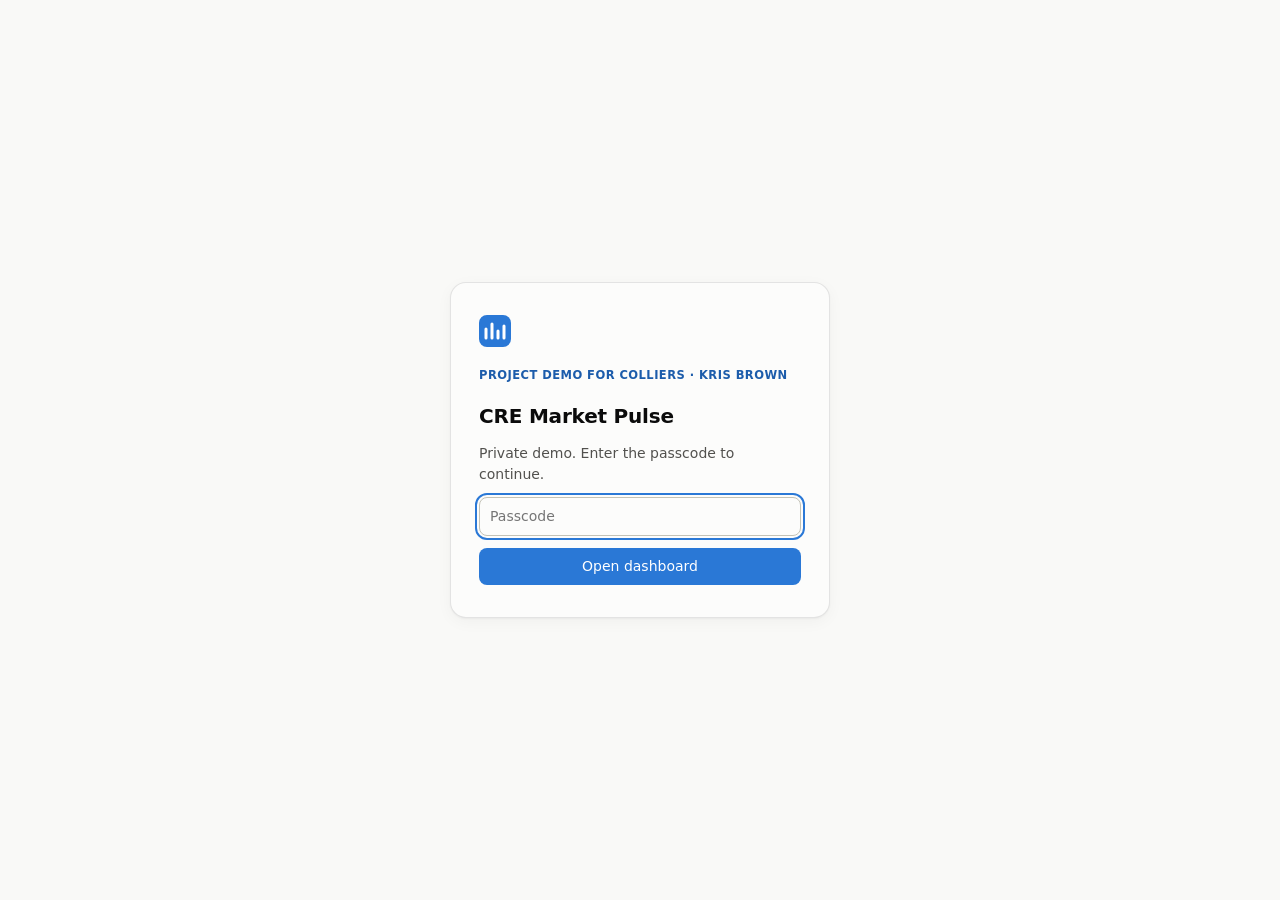
==== Colliersdemo/index.html @ a26c6336 "Publish site from b5bb78a" ====
<!doctype html>
<html lang="en">
<head>
  <meta charset="utf-8">
  <meta name="viewport" content="width=device-width, initial-scale=1">
  <meta name="robots" content="noindex, nofollow, noarchive">
  <title>CRE Market Pulse · Project Demo for Colliers</title>
  <meta name="description" content="AI-assisted commercial real estate market and portfolio analytics demo built on illustrative sample data.">
  <link rel="icon" href="data:image/svg+xml,%3Csvg xmlns='http://www.w3.org/2000/svg' viewBox='0 0 32 32'%3E%3Crect width='32' height='32' rx='7' fill='%232a78d6'/%3E%3Cpath d='M7 23V14M13 23V9M19 23V16M25 23V11' stroke='white' stroke-width='3' stroke-linecap='round'/%3E%3C/svg%3E">
  <link rel="stylesheet" href="assets/styles.css">
  <script src="assets/config.js"></script>
</head>
<body>
  <!-- Passcode screen. Client-side only: it keeps casual visitors out, it is not security. -->
  <div id="gate" class="gate" hidden>
    <form id="gate-form" class="gate-card">
      <div class="brand-mark" aria-hidden="true"></div>
      <p class="eyebrow js-byline">Project Demo for Colliers</p>
      <h1>CRE Market Pulse</h1>
      <p class="muted">Private demo. Enter the passcode to continue.</p>
      <label class="sr-only" for="gate-input">Passcode</label>
      <input id="gate-input" type="password" autocomplete="current-password" placeholder="Passcode" required>
      <button type="submit" class="btn btn-primary">Open dashboard</button>
      <p id="gate-error" class="gate-error" role="alert" hidden>That passcode didn't match. Try again.</p>
    </form>
  </div>

  <div id="app" hidden>
    <header class="topbar">
      <div class="topbar-inner">
        <div class="title-block">
          <div class="brand-mark" aria-hidden="true"></div>
          <div>
            <p class="eyebrow js-byline">Project Demo for Colliers</p>
            <h1>CRE Market Pulse</h1>
            <p class="subtitle" id="subtitle">AI-assisted market and portfolio analytics</p>
          </div>
        </div>
        <nav class="tabs" aria-label="Sections">
          <a href="#market" class="tab">Market</a>
          <a href="#portfolio" class="tab">Portfolio</a>
          <a href="#methodology" class="tab">Methodology</a>
        </nav>
        <button id="theme-toggle" class="icon-btn" type="button" aria-label="Toggle dark mode" title="Toggle dark mode">
          <svg viewBox="0 0 24 24" width="18" height="18" aria-hidden="true"><path fill="currentColor" d="M12 3a9 9 0 1 0 9 9c0-.46-.04-.92-.1-1.36a5.39 5.39 0 0 1-4.4 2.26 5.4 5.4 0 0 1-3.14-9.8c-.44-.06-.9-.1-1.36-.1z"/></svg>
        </button>
      </div>
    </header>

    <div class="notice" role="note">
      <strong>Illustrative sample data.</strong> Every figure here is synthetic, generated to demonstrate the analytics. None of it is real market data.
    </div>

    <main>
      <!-- ============ MARKET ============ -->
      <section id="market" class="section">
        <div class="filters" role="group" aria-label="Filters">
          <div class="field">
            <label for="f-range">Time range</label>
            <select id="f-range">
              <option value="12">Last 3 years</option>
              <option value="20" selected>Last 5 years</option>
              <option value="34">Since 2018</option>
            </select>
          </div>
          <div class="field">
            <label for="f-type">Property type</label>
            <div class="segmented" id="f-type" role="radiogroup" aria-label="Property type"></div>
          </div>
          <div class="field">
            <label for="f-market">Market</label>
            <select id="f-market"></select>
          </div>
          <div class="asof" id="asof"></div>
        </div>

        <div class="kpi-grid" id="kpis"></div>

        <div class="ai-grid">
          <article class="card" id="summary-card">
            <div class="card-head">
              <div>
                <h2>Executive summary</h2>
                <p class="card-sub" id="summary-source">Insight engine (runs in the browser, computed from the data)</p>
              </div>
              <button id="summary-gemini" class="btn btn-ghost" type="button" hidden>Rewrite with Gemini</button>
            </div>
            <div id="summary-body" class="summary"></div>
          </article>

          <article class="card chat-card" aria-labelledby="chat-title">
            <div class="card-head">
              <div>
                <h2 id="chat-title">Ask the data</h2>
                <p class="card-sub" id="chat-mode">Grounded answers from the dashboard dataset</p>
              </div>
              <button id="ai-settings" class="btn btn-ghost" type="button">Connect Gemini</button>
            </div>
            <div id="chat-log" class="chat-log" aria-live="polite"></div>
            <div class="chips" id="chips"></div>
            <form id="chat-form" class="chat-form">
              <label class="sr-only" for="chat-input">Ask a question</label>
              <input id="chat-input" type="text" autocomplete="off" placeholder="e.g. Which market has the highest office vacancy?">
              <button class="btn btn-primary" type="submit">Ask</button>
            </form>
          </article>
        </div>

        <div class="chart-grid">
          <article class="card span-2">
            <div class="card-head">
              <div>
                <h2>Vacancy rate and 4-quarter forecast</h2>
                <p class="card-sub" id="vac-sub"></p>
              </div>
            </div>
            <div class="legend" id="vac-legend"></div>
            <div class="chart" id="chart-vacancy" style="height:300px"></div>
          </article>

          <article class="card">
            <div class="card-head">
              <div>
                <h2>Demand vs. new supply</h2>
                <p class="card-sub">Net absorption and deliveries, sf per quarter</p>
              </div>
            </div>
            <div class="legend" id="sd-legend"></div>
            <div class="chart" id="chart-supply" style="height:260px"></div>
          </article>

          <article class="card">
            <div class="card-head">
              <div>
                <h2>Cap rate vs. 10-year Treasury</h2>
                <p class="card-sub" id="cap-sub"></p>
              </div>
            </div>
            <div class="legend" id="cap-legend"></div>
            <div class="chart" id="chart-cap" style="height:260px"></div>
          </article>

          <article class="card span-2">
            <div class="card-head">
              <div>
                <h2>Market scorecard</h2>
                <p class="card-sub" id="score-sub">Latest quarter. Click a row to focus the dashboard on that market. Click a column header to sort.</p>
              </div>
              <button id="dl-market" class="btn btn-ghost" type="button">Download CSV</button>
            </div>
            <div class="table-wrap">
              <table class="data-table" id="scorecard"></table>
            </div>
          </article>
        </div>
      </section>

      <!-- ============ PORTFOLIO ============ -->
      <section id="portfolio" class="section">
        <div class="section-head">
          <h2 class="section-title">Occupier portfolio: lease rollover risk</h2>
          <p class="muted">A fictional client's 26 leases, scored against current market rents from the dataset above.</p>
        </div>
        <div class="kpi-grid kpi-grid-4" id="pf-kpis"></div>
        <div class="chart-grid">
          <article class="card">
            <div class="card-head">
              <div>
                <h2>Square feet expiring by year</h2>
                <p class="card-sub">Stacked by property type</p>
              </div>
            </div>
            <div class="legend" id="pf-legend"></div>
            <div class="chart" id="chart-expiry" style="height:260px"></div>
          </article>
          <article class="card">
            <div class="card-head">
              <div>
                <h2>Priority actions</h2>
                <p class="card-sub">Leases ranked by an exposure score: size, time to expiry and market conditions</p>
              </div>
            </div>
            <ol class="actions" id="pf-actions"></ol>
          </article>
          <article class="card span-2">
            <div class="card-head">
              <div>
                <h2>Lease schedule</h2>
                <p class="card-sub">Positive mark-to-market means renewal at today's asking rent costs more than the current rent</p>
              </div>
              <button id="dl-portfolio" class="btn btn-ghost" type="button">Download CSV</button>
            </div>
            <div class="table-wrap">
              <table class="data-table" id="leases"></table>
            </div>
          </article>
        </div>
      </section>

      <!-- ============ METHODOLOGY ============ -->
      <section id="methodology" class="section">
        <div class="section-head">
          <h2 class="section-title">Methodology and production architecture</h2>
          <p class="muted">How every number is calculated, and how this prototype would run in production on Google Cloud.</p>
        </div>

        <article class="card">
          <h2>Reference pipeline on Google Cloud</h2>
          <p class="card-sub">The prototype reads a static JSON file. In production, each stage below maps to a managed service.</p>
          <ol class="pipeline">
            <li><span class="step-num">1</span><strong>Ingest</strong><span>Listings, leases, transactions, CoStar/broker feeds, public macro data (FRED, Census)</span><em>Cloud Storage, Dataflow</em></li>
            <li><span class="step-num">2</span><strong>Model</strong><span>Staging, conformed market and property dimensions, quarterly KPI fact tables</span><em>BigQuery, Dataform/dbt</em></li>
            <li><span class="step-num">3</span><strong>Validate</strong><span>Accounting identities (inventory, occupancy, absorption), freshness and anomaly tests</span><em>Dataplex data quality</em></li>
            <li><span class="step-num">4</span><strong>Visualize</strong><span>Governed metric definitions in one semantic layer, embedded dashboards</span><em>Looker, Looker Studio</em></li>
            <li><span class="step-num">5</span><strong>Explain</strong><span>Grounded summaries and Q&amp;A that cite the KPI tables; forecasts</span><em>Gemini on Vertex AI, BigQuery ML</em></li>
          </ol>
        </article>

        <div class="chart-grid">
          <article class="card">
            <h2>KPI definitions</h2>
            <dl class="defs" id="defs"></dl>
          </article>
          <article class="card">
            <h2>Example KPI view in BigQuery SQL</h2>
            <p class="card-sub">The same net absorption and vacancy logic the dashboard uses, written as a warehouse view</p>
            <pre class="code"><code>CREATE OR REPLACE VIEW cre.market_kpis_quarterly AS
SELECT
  market_id,
  property_type,
  quarter,
  inventory_sf,
  vacant_sf / inventory_sf                         AS vacancy_rate,
  occupied_sf - LAG(occupied_sf) OVER w            AS net_absorption_sf,
  deliveries_sf,
  SUM(deliveries_sf) OVER (w ROWS BETWEEN 3 PRECEDING
                              AND CURRENT ROW)     AS deliveries_t4q_sf,
  asking_rent_psf / LAG(asking_rent_psf, 4) OVER w
    - 1                                            AS rent_growth_yoy,
  cap_rate - t.yield_10y                           AS cap_spread
FROM cre.market_quarter_facts
JOIN macro.treasury_10y_quarterly AS t USING (quarter)
WINDOW w AS (PARTITION BY market_id, property_type
             ORDER BY quarter);</code></pre>
            <h3>How the AI features stay trustworthy</h3>
            <ul class="bullets">
              <li>Every number in a summary is computed first, then put into words. The model never does the arithmetic.</li>
              <li>The Gemini prompt contains only the current KPI table, and the model is told to say when an answer isn't in it.</li>
              <li>The forecast is a damped Holt trend model with an error band. It is a transparent baseline, not a black box.</li>
              <li>Anomalies are flagged when a quarter's vacancy change is more than 2.5 standard deviations from that market's own history.</li>
            </ul>
          </article>
        </div>
      </section>
    </main>

    <footer class="footer">
      <span id="footer-author">Independent project demo. Not affiliated with or endorsed by Colliers.</span>
      <span>Sample data generated by <code>scripts/generate_sample_data.py</code>.</span>
    </footer>
  </div>

  <dialog id="ai-dialog" class="dialog">
    <form method="dialog" id="ai-dialog-form">
      <h2>Connect Gemini (optional)</h2>
      <p class="muted">Paste a Gemini API key from Google AI Studio to have Gemini answer questions and write summaries. The key is stored only in this browser and sent only to Google's API. Without a key, the built-in insight engine answers.</p>
      <label for="ai-key">API key</label>
      <input id="ai-key" type="password" autocomplete="off" placeholder="AIza…">
      <label for="ai-model">Model</label>
      <input id="ai-model" type="text" autocomplete="off">
      <div class="dialog-actions">
        <button type="button" class="btn btn-ghost" id="ai-clear">Disconnect</button>
        <button type="button" class="btn btn-ghost" id="ai-cancel">Cancel</button>
        <button type="submit" class="btn btn-primary" id="ai-save">Save</button>
      </div>
    </form>
  </dialog>

  <div id="tooltip" class="tooltip" role="tooltip" hidden></div>

  <noscript><p style="padding:24px">This dashboard needs JavaScript.</p></noscript>
  <script src="assets/charts.js"></script>
  <script src="assets/analytics.js"></script>
  <script src="assets/assistant.js"></script>
  <script src="assets/app.js"></script>
</body>
</html>
---- Colliersdemo/assets/styles.css ----
:root {
  color-scheme: light;
  --page: #f9f9f7;
  --surface-1: #fcfcfb;
  --surface-2: #f3f3f0;
  --text-primary: #0b0b0b;
  --text-secondary: #52514e;
  --text-muted: #898781;
  --grid: #e1e0d9;
  --axis: #c3c2b7;
  --border: rgba(11, 11, 11, 0.10);
  --accent: #2a78d6;
  --accent-ink: #1c5cab;
  --accent-wash: rgba(42, 120, 214, 0.10);
  --series-1: #2a78d6;
  --series-2: #eb6834;
  --series-3: #1baf7a;
  --benchmark: #898781;
  --good-text: #006300;
  --bad-text: #b42f2f;
  --status-good: #0ca30c;
  --status-warning: #fab219;
  --status-serious: #ec835a;
  --status-critical: #d03b3b;
  --shadow: 0 1px 2px rgba(11, 11, 11, 0.04), 0 4px 16px rgba(11, 11, 11, 0.04);
  --radius: 12px;
  --font: system-ui, -apple-system, "Segoe UI", Roboto, sans-serif;
  --mono: ui-monospace, SFMono-Regular, Menlo, Consolas, monospace;
}

@media (prefers-color-scheme: dark) {
  :root:not([data-theme="light"]) {
    color-scheme: dark;
    --page: #0d0d0d;
    --surface-1: #1a1a19;
    --surface-2: #232321;
    --text-primary: #f0efec;
    --text-secondary: #c3c2b7;
    --text-muted: #898781;
    --grid: #2c2c2a;
    --axis: #383835;
    --border: rgba(255, 255, 255, 0.10);
    --accent: #3987e5;
    --accent-ink: #86b6ef;
    --accent-wash: rgba(57, 135, 229, 0.16);
    --series-1: #3987e5;
    --series-2: #d95926;
    --series-3: #199e70;
    --benchmark: #898781;
    --good-text: #0ca30c;
    --bad-text: #e66767;
    --shadow: none;
  }
}
:root[data-theme="dark"] {
  color-scheme: dark;
  --page: #0d0d0d;
  --surface-1: #1a1a19;
  --surface-2: #232321;
  --text-primary: #f0efec;
  --text-secondary: #c3c2b7;
  --text-muted: #898781;
  --grid: #2c2c2a;
  --axis: #383835;
  --border: rgba(255, 255, 255, 0.10);
  --accent: #3987e5;
  --accent-ink: #86b6ef;
  --accent-wash: rgba(57, 135, 229, 0.16);
  --series-1: #3987e5;
  --series-2: #d95926;
  --series-3: #199e70;
  --benchmark: #898781;
  --good-text: #0ca30c;
  --bad-text: #e66767;
  --shadow: none;
}

* { box-sizing: border-box; }
html { scroll-behavior: smooth; scroll-padding-top: 76px; }
body {
  margin: 0;
  background: var(--page);
  color: var(--text-primary);
  font: 14px/1.5 var(--font);
  -webkit-font-smoothing: antialiased;
}
h1, h2, h3 { margin: 0; font-weight: 600; letter-spacing: -0.01em; }
h2 { font-size: 15px; }
h3 { font-size: 14px; margin-top: 18px; }
p { margin: 0; }
code { font-family: var(--mono); font-size: 12px; }
.muted { color: var(--text-secondary); }
.sr-only { position: absolute; width: 1px; height: 1px; overflow: hidden; clip: rect(0 0 0 0); white-space: nowrap; }
[hidden] { display: none !important; }

/* ---------- gate ---------- */
.gate { min-height: 100vh; display: grid; place-items: center; padding: 16px; }
.gate-card {
  width: min(380px, 100%);
  background: var(--surface-1);
  border: 1px solid var(--border);
  border-radius: 16px;
  padding: 32px 28px;
  display: grid;
  gap: 12px;
  box-shadow: var(--shadow);
}
.gate-card h1 { font-size: 20px; margin-top: 4px; }
.gate-error { color: var(--bad-text); font-size: 13px; }
.brand-mark {
  width: 32px; height: 32px; border-radius: 8px; flex: none;
  background: var(--accent) url("data:image/svg+xml,%3Csvg xmlns='http://www.w3.org/2000/svg' viewBox='0 0 32 32'%3E%3Cpath d='M7 23V14M13 23V9M19 23V16M25 23V11' stroke='white' stroke-width='3' stroke-linecap='round'/%3E%3C/svg%3E") center / 100% no-repeat;
}

/* ---------- controls ---------- */
input[type="text"], input[type="password"], select {
  font: inherit;
  color: var(--text-primary);
  background: var(--surface-1);
  border: 1px solid var(--axis);
  border-radius: 8px;
  padding: 8px 10px;
  min-height: 36px;
  width: 100%;
}
select { padding-right: 28px; }
input:focus-visible, select:focus-visible, button:focus-visible, a:focus-visible, tr:focus-visible {
  outline: 2px solid var(--accent);
  outline-offset: 2px;
}
.btn {
  font: inherit; font-weight: 500;
  border-radius: 8px; padding: 7px 14px; min-height: 36px;
  border: 1px solid transparent; cursor: pointer; white-space: nowrap;
}
.btn-primary { background: var(--accent); color: #fff; }
.btn-primary:hover { filter: brightness(1.08); }
.btn-ghost { background: transparent; color: var(--text-primary); border-color: var(--border); }
.btn-ghost:hover { background: var(--surface-2); }
.icon-btn {
  display: grid; place-items: center; width: 36px; height: 36px; border-radius: 8px;
  border: 1px solid var(--border); background: transparent; color: var(--text-secondary); cursor: pointer;
}
.icon-btn:hover { background: var(--surface-2); }

/* ---------- layout ---------- */
.topbar {
  position: sticky; top: 0; z-index: 20;
  background: color-mix(in srgb, var(--page) 88%, transparent);
  backdrop-filter: saturate(1.4) blur(10px);
  border-bottom: 1px solid var(--border);
}
.topbar-inner {
  max-width: 1240px; margin: 0 auto; padding: 12px 24px;
  display: flex; align-items: center; gap: 20px;
}
.title-block { display: flex; align-items: center; gap: 12px; margin-right: auto; min-width: 0; }
.title-block h1 { font-size: 17px; }
.subtitle { color: var(--text-secondary); font-size: 12.5px; }
.eyebrow { color: var(--accent-ink); font-size: 11.5px; font-weight: 600; letter-spacing: 0.04em; text-transform: uppercase; }
.gate-card .eyebrow { margin-top: 8px; }
.tabs { display: flex; gap: 4px; }
.tab { color: var(--text-secondary); text-decoration: none; padding: 6px 10px; border-radius: 8px; font-weight: 500; }
.tab:hover { background: var(--surface-2); color: var(--text-primary); }

.notice {
  max-width: 1240px; margin: 16px auto 0; padding: 10px 14px;
  border-radius: 10px; background: var(--accent-wash); color: var(--text-primary); font-size: 13px;
  width: calc(100% - 48px);
}
main { max-width: 1240px; margin: 0 auto; padding: 8px 24px 40px; }
.section { padding-top: 20px; }
.section + .section { margin-top: 28px; border-top: 1px solid var(--border); padding-top: 32px; }
.section-head { margin-bottom: 16px; }
.section-title { font-size: 20px; margin-bottom: 4px; }

.filters { display: flex; flex-wrap: wrap; align-items: flex-end; gap: 12px 16px; margin-bottom: 16px; }
.field { display: grid; gap: 4px; }
.field > label { font-size: 12px; color: var(--text-secondary); font-weight: 500; }
.field select { width: auto; min-width: 170px; }
.asof { margin-left: auto; color: var(--text-muted); font-size: 12.5px; padding-bottom: 8px; }
.segmented { display: inline-flex; background: var(--surface-2); border-radius: 9px; padding: 3px; gap: 2px; }
.segmented button {
  font: inherit; font-weight: 500; border: 0; background: transparent; color: var(--text-secondary);
  padding: 5px 12px; border-radius: 7px; cursor: pointer; min-height: 30px;
}
.segmented button[aria-checked="true"] { background: var(--surface-1); color: var(--text-primary); box-shadow: 0 1px 2px rgba(0,0,0,.12); }

.card {
  background: var(--surface-1);
  border: 1px solid var(--border);
  border-radius: var(--radius);
  padding: 18px 20px;
  box-shadow: var(--shadow);
  min-width: 0;
}
.card-head { display: flex; align-items: flex-start; justify-content: space-between; gap: 12px; margin-bottom: 12px; }
.card-sub { color: var(--text-secondary); font-size: 12.5px; margin-top: 2px; }

/* ---------- KPI tiles ---------- */
.kpi-grid { display: grid; grid-template-columns: repeat(6, minmax(0, 1fr)); gap: 12px; margin-bottom: 16px; }
.kpi-grid-4 { grid-template-columns: repeat(4, minmax(0, 1fr)); }
.kpi { padding: 14px 16px; display: grid; gap: 2px; align-content: start; }
.kpi-label { color: var(--text-secondary); font-size: 12.5px; font-weight: 500; }
.kpi-value { font-size: 24px; font-weight: 600; letter-spacing: -0.02em; }
.kpi.hero .kpi-value { font-size: 40px; line-height: 1.1; }
.kpi-delta { font-size: 12.5px; color: var(--text-secondary); display: flex; gap: 4px; align-items: baseline; flex-wrap: wrap; }
.kpi-delta .up-good, .delta-good { color: var(--good-text); font-weight: 600; }
.kpi-delta .up-bad, .delta-bad { color: var(--bad-text); font-weight: 600; }
.kpi-delta .flat { font-weight: 600; }
.kpi svg.spark { width: 100%; height: 28px; margin-top: 6px; display: block; }
.kpi .kpi-note { color: var(--text-muted); font-size: 12px; }

/* ---------- AI ---------- */
.ai-grid { display: grid; grid-template-columns: minmax(0, 1fr) minmax(0, 1fr); gap: 16px; margin-bottom: 16px; }
.summary { display: grid; gap: 10px; }
.summary .headline { font-size: 16px; font-weight: 600; line-height: 1.4; }
.summary ul { margin: 0; padding-left: 18px; display: grid; gap: 6px; color: var(--text-primary); }
.summary .reco {
  border-left: 3px solid var(--accent); padding: 8px 12px; background: var(--accent-wash);
  border-radius: 0 8px 8px 0; font-size: 13.5px;
}
.summary.loading { opacity: .55; }
.chat-card { display: flex; flex-direction: column; }
.chat-log {
  flex: 1; min-height: 170px; max-height: 300px; overflow-y: auto;
  display: flex; flex-direction: column; gap: 10px; padding: 4px 2px 8px;
}
.msg { max-width: 92%; padding: 9px 12px; border-radius: 12px; font-size: 13.5px; line-height: 1.5; }
.msg.user { align-self: flex-end; background: var(--accent); color: #fff; border-bottom-right-radius: 4px; }
.msg.bot { align-self: flex-start; background: var(--surface-2); border-bottom-left-radius: 4px; }
.msg.bot ul { margin: 6px 0 0; padding-left: 18px; }
.msg .src { display: block; margin-top: 6px; font-size: 11.5px; color: var(--text-muted); }
.msg.thinking { color: var(--text-muted); font-style: italic; }
.chips { display: flex; flex-wrap: wrap; gap: 6px; margin: 6px 0 10px; }
.chip {
  font: inherit; font-size: 12.5px; border: 1px solid var(--border); background: var(--surface-1);
  color: var(--text-secondary); border-radius: 999px; padding: 4px 10px; cursor: pointer;
}
.chip:hover { background: var(--accent-wash); color: var(--text-primary); }
.chat-form { display: flex; gap: 8px; }

/* ---------- charts ---------- */
.chart-grid { display: grid; grid-template-columns: repeat(2, minmax(0, 1fr)); gap: 16px; margin-bottom: 16px; }
.span-2 { grid-column: span 2; }
.chart { position: relative; width: 100%; }
.chart svg { display: block; overflow: visible; }
.chart.refreshing { opacity: .5; }
.legend { display: flex; flex-wrap: wrap; gap: 6px 16px; margin: -4px 0 8px; font-size: 12.5px; color: var(--text-secondary); }
.legend span { display: inline-flex; align-items: center; gap: 6px; }
.legend .key-line { width: 16px; height: 0; border-top: 2px solid; border-radius: 2px; }
.legend .key-line.dashed { border-top-color: transparent !important; height: 2px; background: repeating-linear-gradient(90deg, var(--dash) 0 5px, transparent 5px 8px); }
.legend .key-rect { width: 10px; height: 10px; border-radius: 3px; }
.legend .key-band { width: 16px; height: 10px; border-radius: 3px; }
.axis-text { fill: var(--text-muted); font-size: 11px; font-variant-numeric: tabular-nums; }
.end-label { fill: var(--text-primary); font-size: 12px; font-weight: 600; }
.end-label-sub { fill: var(--text-secondary); font-size: 11px; }
.gridline { stroke: var(--grid); stroke-width: 1; shape-rendering: crispEdges; }
.baseline { stroke: var(--axis); stroke-width: 1; shape-rendering: crispEdges; }
.crosshair { stroke: var(--axis); stroke-width: 1; pointer-events: none; }
.bar { transition: opacity .12s; }
.bar-hit:hover + .bar, .bar.hover { opacity: .78; }

.tooltip {
  position: fixed; z-index: 50; pointer-events: none;
  background: var(--surface-1); color: var(--text-primary);
  border: 1px solid var(--border); border-radius: 10px;
  box-shadow: 0 6px 24px rgba(0,0,0,.14);
  padding: 8px 10px; font-size: 12.5px; min-width: 140px;
}
.tooltip .tt-title { color: var(--text-secondary); font-size: 11.5px; margin-bottom: 4px; }
.tooltip .tt-row { display: flex; align-items: center; gap: 8px; justify-content: space-between; }
.tooltip .tt-row + .tt-row { margin-top: 2px; }
.tooltip .tt-key { display: inline-flex; align-items: center; gap: 6px; color: var(--text-secondary); }
.tooltip .tt-key i { width: 12px; border-top: 2px solid; display: inline-block; }
.tooltip .tt-key i.dashed { border-top-style: dashed; }
.tooltip .tt-val { font-weight: 600; font-variant-numeric: tabular-nums; }

/* ---------- tables ---------- */
.table-wrap { overflow-x: auto; margin: 0 -4px; }
.data-table { width: 100%; border-collapse: collapse; font-size: 13px; }
.data-table th, .data-table td { padding: 8px 10px; text-align: right; white-space: nowrap; border-bottom: 1px solid var(--grid); }
.data-table th:first-child, .data-table td:first-child { text-align: left; }
.data-table td.left, .data-table th.left { text-align: left; }
.data-table th { color: var(--text-secondary); font-weight: 500; font-size: 12px; position: sticky; top: 0; background: var(--surface-1); }
.data-table th.sortable { cursor: pointer; user-select: none; }
.data-table th.sortable:hover { color: var(--text-primary); }
.data-table th .arrow { font-size: 10px; margin-left: 3px; }
.data-table td { font-variant-numeric: tabular-nums; }
.data-table tbody tr { cursor: default; }
.data-table.clickable tbody tr { cursor: pointer; }
.data-table.clickable tbody tr:hover { background: var(--surface-2); }
.data-table tr.selected { background: var(--accent-wash) !important; }
.data-table tr.selected td:first-child { box-shadow: inset 3px 0 0 var(--accent); }
.minibar { display: inline-flex; align-items: center; gap: 8px; justify-content: flex-end; width: 100%; }
.minibar .track { width: 64px; height: 6px; background: var(--grid); border-radius: 3px; overflow: hidden; }
.minibar .fill { height: 100%; background: var(--series-1); border-radius: 3px; }
.badge {
  display: inline-flex; align-items: center; gap: 5px; font-size: 12px; font-weight: 500;
  padding: 2px 8px; border-radius: 999px; background: var(--surface-2); color: var(--text-primary);
}
.badge .dot { width: 8px; height: 8px; border-radius: 50%; }
.badge.critical .dot { background: var(--status-critical); }
.badge.serious .dot { background: var(--status-serious); }
.badge.warning .dot { background: var(--status-warning); }
.badge.good .dot { background: var(--status-good); }
.badge.neutral { color: var(--text-muted); }

/* ---------- portfolio ---------- */
.actions { margin: 0; padding: 0; list-style: none; display: grid; gap: 10px; counter-reset: a; }
.actions li { display: grid; grid-template-columns: 28px 1fr; gap: 10px; align-items: start; counter-increment: a; }
.actions li::before {
  content: counter(a); width: 24px; height: 24px; border-radius: 50%; display: grid; place-items: center;
  background: var(--accent-wash); color: var(--accent-ink); font-weight: 600; font-size: 12px;
}
.actions .a-title { font-weight: 600; }
.actions .a-body { color: var(--text-secondary); font-size: 13px; }

/* ---------- methodology ---------- */
.pipeline { list-style: none; margin: 14px 0 0; padding: 0; display: grid; grid-template-columns: repeat(5, minmax(0, 1fr)); gap: 10px; }
.pipeline li {
  position: relative; display: grid; gap: 4px; align-content: start;
  background: var(--surface-2); border-radius: 10px; padding: 12px; font-size: 12.5px;
}
.pipeline li:not(:last-child)::after {
  content: ""; position: absolute; right: -8px; top: 22px; width: 6px; height: 6px;
  border-top: 1.5px solid var(--text-muted); border-right: 1.5px solid var(--text-muted); transform: rotate(45deg);
}
.pipeline .step-num { color: var(--accent-ink); font-weight: 700; font-size: 12px; }
.pipeline strong { font-size: 14px; }
.pipeline span:not(.step-num) { color: var(--text-secondary); }
.pipeline em { font-style: normal; color: var(--text-primary); font-weight: 500; margin-top: 4px; }
#methodology > .card { margin-bottom: 16px; }
.defs { margin: 12px 0 0; display: grid; gap: 12px; }
.defs dt { font-weight: 600; }
.defs dd { margin: 2px 0 0; color: var(--text-secondary); font-size: 13px; }
.defs dd code { color: var(--text-primary); background: var(--surface-2); padding: 1px 5px; border-radius: 4px; }
.code {
  background: var(--surface-2); border-radius: 10px; padding: 12px 14px; overflow-x: auto;
  font-size: 12px; line-height: 1.55; margin: 12px 0 0;
}
.bullets { margin: 8px 0 0; padding-left: 18px; display: grid; gap: 6px; color: var(--text-secondary); font-size: 13px; }

.footer {
  max-width: 1240px; margin: 0 auto; padding: 16px 24px 40px; color: var(--text-muted); font-size: 12.5px;
  display: flex; gap: 16px; flex-wrap: wrap; justify-content: space-between;
}

/* ---------- dialog ---------- */
.dialog {
  border: 1px solid var(--border); border-radius: 14px; padding: 22px; width: min(460px, calc(100% - 32px));
  background: var(--surface-1); color: var(--text-primary); box-shadow: 0 20px 60px rgba(0,0,0,.25);
}
.dialog::backdrop { background: rgba(0,0,0,.35); }
.dialog form { display: grid; gap: 8px; }
.dialog label { font-size: 12px; font-weight: 500; color: var(--text-secondary); margin-top: 6px; }
.dialog-actions { display: flex; justify-content: flex-end; gap: 8px; margin-top: 12px; }

/* ---------- responsive ---------- */
@media (max-width: 1100px) {
  .kpi-grid { grid-template-columns: repeat(3, minmax(0, 1fr)); }
  .pipeline { grid-template-columns: repeat(2, minmax(0, 1fr)); }
  .pipeline li::after { display: none; }
}
@media (max-width: 860px) {
  .ai-grid, .chart-grid { grid-template-columns: minmax(0, 1fr); }
  .span-2 { grid-column: auto; }
  .kpi-grid-4 { grid-template-columns: repeat(2, minmax(0, 1fr)); }
  .tabs { display: none; }
}
@media (max-width: 560px) {
  .topbar-inner, main, .footer { padding-left: 16px; padding-right: 16px; }
  .notice { width: calc(100% - 32px); }
  .topbar .eyebrow { text-transform: none; letter-spacing: 0; white-space: nowrap; }
  .title-block { align-items: flex-start; }
  .kpi-grid { grid-template-columns: repeat(2, minmax(0, 1fr)); }
  .kpi.hero { grid-column: span 2; }
  .field, .field select { width: 100%; }
  .asof { margin-left: 0; }
  .pipeline { grid-template-columns: minmax(0, 1fr); }
  .chat-form .btn { padding: 7px 12px; }
}
@media print {
  .topbar, .chat-card, .notice { position: static; }
}
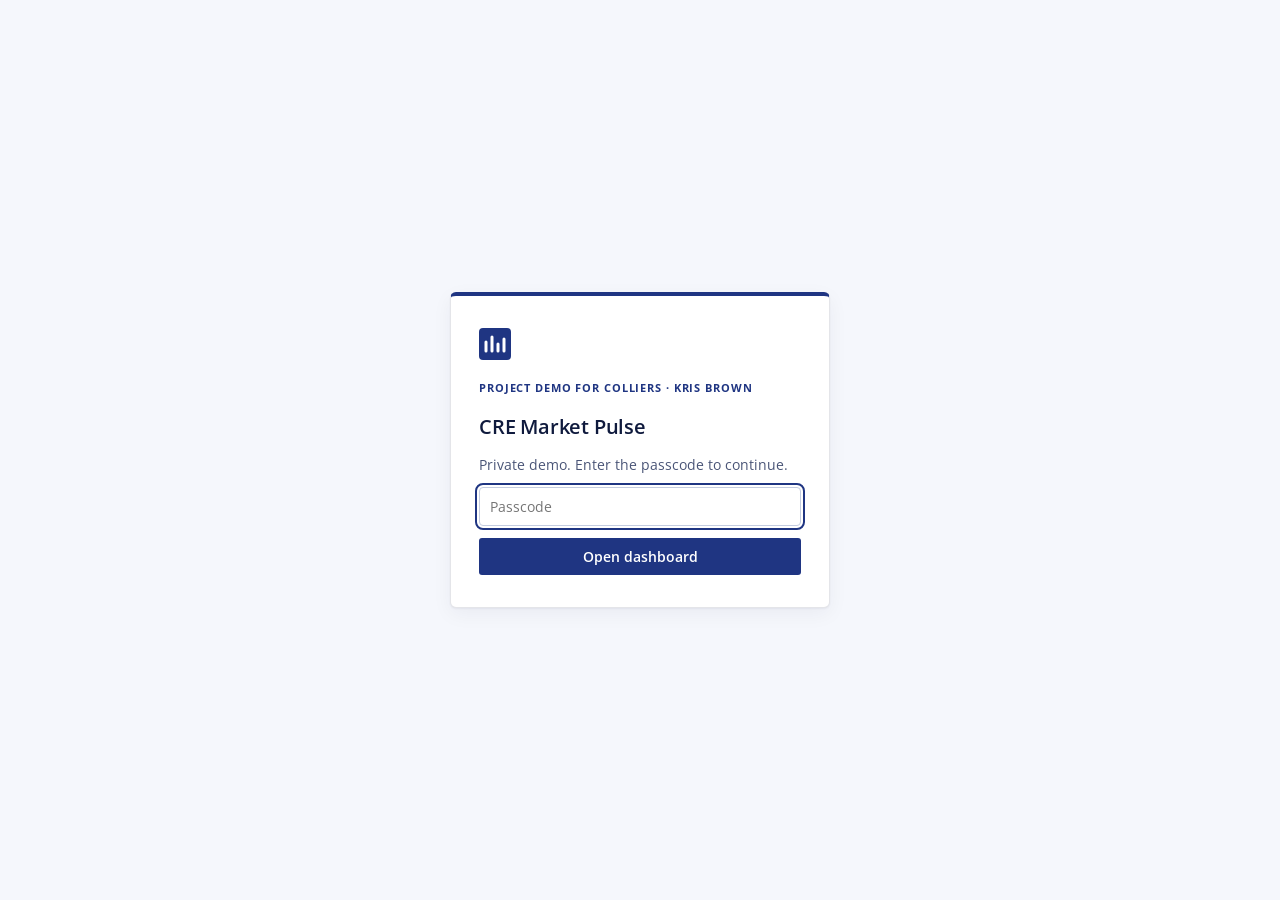
==== commit 8ee2a3ff: "Publish site from 847eb4c" ====
--- a/Colliersdemo/index.html
+++ b/Colliersdemo/index.html
@@ -7,6 +7,9 @@
   <title>CRE Market Pulse · Project Demo for Colliers</title>
   <meta name="description" content="AI-assisted commercial real estate market and portfolio analytics demo built on illustrative sample data.">
   <link rel="icon" href="data:image/svg+xml,%3Csvg xmlns='http://www.w3.org/2000/svg' viewBox='0 0 32 32'%3E%3Crect width='32' height='32' rx='7' fill='%232a78d6'/%3E%3Cpath d='M7 23V14M13 23V9M19 23V16M25 23V11' stroke='white' stroke-width='3' stroke-linecap='round'/%3E%3C/svg%3E">
+  <link rel="preconnect" href="https://fonts.googleapis.com">
+  <link rel="preconnect" href="https://fonts.gstatic.com" crossorigin>
+  <link rel="stylesheet" href="https://fonts.googleapis.com/css2?family=Open+Sans:wght@300;400;500;600;700&display=swap">
   <link rel="stylesheet" href="assets/styles.css">
   <script src="assets/config.js"></script>
 </head>
@@ -33,7 +36,6 @@
           <div>
             <p class="eyebrow js-byline">Project Demo for Colliers</p>
             <h1>CRE Market Pulse</h1>
-            <p class="subtitle" id="subtitle">AI-assisted market and portfolio analytics</p>
           </div>
         </div>
         <nav class="tabs" aria-label="Sections">
@@ -47,13 +49,35 @@
       </div>
     </header>
 
-    <div class="notice" role="note">
-      <strong>Illustrative sample data.</strong> Every figure here is synthetic, generated to demonstrate the analytics. None of it is real market data.
+    <section class="hero" aria-labelledby="hero-title">
+      <div class="hero-inner">
+        <div>
+          <p class="hero-eyebrow">AI-assisted analytics · Project demo</p>
+          <h2 class="hero-title" id="hero-title">Market and portfolio intelligence for commercial real estate</h2>
+          <p class="hero-lead">Ten US markets, three property types and a sample occupier portfolio, with forecasts, anomaly detection and an assistant that answers questions in plain English.</p>
+          <a class="hero-link" href="#market">Explore the market <span aria-hidden="true"></span></a>
+          <p id="subtitle"></p>
+        </div>
+        <div class="hero-stats-wrap">
+          <p class="hs-caption" id="hs-caption"></p>
+          <div class="hero-stats" id="hero-stats"></div>
+        </div>
+      </div>
+    </section>
+
+    <div class="ticker" role="note" aria-label="Highlights">
+      <div class="ticker-inner" id="ticker">
+        <span class="ticker-item"><b>Sample data</b>Every figure here is synthetic, generated to demonstrate the analytics. None of it is real market data.</span>
+      </div>
     </div>
 
     <main>
       <!-- ============ MARKET ============ -->
       <section id="market" class="section">
+        <div class="section-head">
+          <p class="eyebrow section-eyebrow">Market</p>
+          <h2 class="section-title">Market dashboard</h2>
+        </div>
         <div class="filters" role="group" aria-label="Filters">
           <div class="field">
             <label for="f-range">Time range</label>
@@ -158,6 +182,7 @@
       <!-- ============ PORTFOLIO ============ -->
       <section id="portfolio" class="section">
         <div class="section-head">
+          <p class="eyebrow section-eyebrow">Portfolio</p>
           <h2 class="section-title">Occupier portfolio: lease rollover risk</h2>
           <p class="muted">A fictional client's 26 leases, scored against current market rents from the dataset above.</p>
         </div>
@@ -200,6 +225,7 @@
       <!-- ============ METHODOLOGY ============ -->
       <section id="methodology" class="section">
         <div class="section-head">
+          <p class="eyebrow section-eyebrow">Methodology</p>
           <h2 class="section-title">Methodology and production architecture</h2>
           <p class="muted">How every number is calculated, and how this prototype would run in production on Google Cloud.</p>
         </div>
--- a/Colliersdemo/assets/styles.css
+++ b/Colliersdemo/assets/styles.css
@@ -1,52 +1,56 @@
 :root {
   color-scheme: light;
-  --page: #f9f9f7;
-  --surface-1: #fcfcfb;
-  --surface-2: #f3f3f0;
-  --text-primary: #0b0b0b;
-  --text-secondary: #52514e;
-  --text-muted: #898781;
-  --grid: #e1e0d9;
-  --axis: #c3c2b7;
-  --border: rgba(11, 11, 11, 0.10);
-  --accent: #2a78d6;
-  --accent-ink: #1c5cab;
-  --accent-wash: rgba(42, 120, 214, 0.10);
-  --series-1: #2a78d6;
-  --series-2: #eb6834;
-  --series-3: #1baf7a;
-  --benchmark: #898781;
+  --page: #f5f7fc;
+  --surface-1: #ffffff;
+  --surface-2: #eef2fb;
+  --text-primary: #0f1a3d;
+  --text-secondary: #4a5577;
+  --text-muted: #7c86a2;
+  --grid: #e3e8f3;
+  --axis: #c4cce0;
+  --border: rgba(15, 26, 61, 0.11);
+  --navy: #1f3582;
+  --navy-deep: #172866;
+  --accent: #1f3582;
+  --accent-ink: #1f3582;
+  --accent-wash: #e8eefc;
+  --series-1: #2563c9;
+  --series-2: #e07a1f;
+  --series-3: #1a9e8f;
+  --benchmark: #7c86a2;
   --good-text: #006300;
   --bad-text: #b42f2f;
   --status-good: #0ca30c;
   --status-warning: #fab219;
   --status-serious: #ec835a;
   --status-critical: #d03b3b;
-  --shadow: 0 1px 2px rgba(11, 11, 11, 0.04), 0 4px 16px rgba(11, 11, 11, 0.04);
-  --radius: 12px;
-  --font: system-ui, -apple-system, "Segoe UI", Roboto, sans-serif;
+  --shadow: 0 1px 2px rgba(15, 26, 61, 0.05), 0 6px 20px rgba(15, 26, 61, 0.05);
+  --radius: 6px;
+  --font: "Open Sans", system-ui, -apple-system, "Segoe UI", Roboto, sans-serif;
   --mono: ui-monospace, SFMono-Regular, Menlo, Consolas, monospace;
 }
 
 @media (prefers-color-scheme: dark) {
   :root:not([data-theme="light"]) {
     color-scheme: dark;
-    --page: #0d0d0d;
-    --surface-1: #1a1a19;
-    --surface-2: #232321;
-    --text-primary: #f0efec;
-    --text-secondary: #c3c2b7;
-    --text-muted: #898781;
-    --grid: #2c2c2a;
-    --axis: #383835;
+    --page: #070d1f;
+    --surface-1: #0e1730;
+    --surface-2: #16213f;
+    --text-primary: #eef2fb;
+    --text-secondary: #b5bfd8;
+    --text-muted: #7f8aa6;
+    --grid: #1e2a4a;
+    --axis: #2c3a5f;
     --border: rgba(255, 255, 255, 0.10);
-    --accent: #3987e5;
-    --accent-ink: #86b6ef;
-    --accent-wash: rgba(57, 135, 229, 0.16);
-    --series-1: #3987e5;
-    --series-2: #d95926;
-    --series-3: #199e70;
-    --benchmark: #898781;
+    --navy: #1f3582;
+    --navy-deep: #142463;
+    --accent: #3655c9;
+    --accent-ink: #9db4ff;
+    --accent-wash: rgba(110, 145, 255, 0.14);
+    --series-1: #4f8ff0;
+    --series-2: #d9762a;
+    --series-3: #23a898;
+    --benchmark: #7f8aa6;
     --good-text: #0ca30c;
     --bad-text: #e66767;
     --shadow: none;
@@ -54,22 +58,24 @@
 }
 :root[data-theme="dark"] {
   color-scheme: dark;
-  --page: #0d0d0d;
-  --surface-1: #1a1a19;
-  --surface-2: #232321;
-  --text-primary: #f0efec;
-  --text-secondary: #c3c2b7;
-  --text-muted: #898781;
-  --grid: #2c2c2a;
-  --axis: #383835;
+  --page: #070d1f;
+  --surface-1: #0e1730;
+  --surface-2: #16213f;
+  --text-primary: #eef2fb;
+  --text-secondary: #b5bfd8;
+  --text-muted: #7f8aa6;
+  --grid: #1e2a4a;
+  --axis: #2c3a5f;
   --border: rgba(255, 255, 255, 0.10);
-  --accent: #3987e5;
-  --accent-ink: #86b6ef;
-  --accent-wash: rgba(57, 135, 229, 0.16);
-  --series-1: #3987e5;
-  --series-2: #d95926;
-  --series-3: #199e70;
-  --benchmark: #898781;
+  --navy: #1f3582;
+  --navy-deep: #142463;
+  --accent: #3655c9;
+  --accent-ink: #9db4ff;
+  --accent-wash: rgba(110, 145, 255, 0.14);
+  --series-1: #4f8ff0;
+  --series-2: #d9762a;
+  --series-3: #23a898;
+  --benchmark: #7f8aa6;
   --good-text: #0ca30c;
   --bad-text: #e66767;
   --shadow: none;
@@ -99,7 +105,8 @@
   width: min(380px, 100%);
   background: var(--surface-1);
   border: 1px solid var(--border);
-  border-radius: 16px;
+  border-radius: var(--radius);
+  border-top: 4px solid var(--navy);
   padding: 32px 28px;
   display: grid;
   gap: 12px;
@@ -108,8 +115,8 @@
 .gate-card h1 { font-size: 20px; margin-top: 4px; }
 .gate-error { color: var(--bad-text); font-size: 13px; }
 .brand-mark {
-  width: 32px; height: 32px; border-radius: 8px; flex: none;
-  background: var(--accent) url("data:image/svg+xml,%3Csvg xmlns='http://www.w3.org/2000/svg' viewBox='0 0 32 32'%3E%3Cpath d='M7 23V14M13 23V9M19 23V16M25 23V11' stroke='white' stroke-width='3' stroke-linecap='round'/%3E%3C/svg%3E") center / 100% no-repeat;
+  width: 32px; height: 32px; border-radius: 4px; flex: none;
+  background: var(--navy) url("data:image/svg+xml,%3Csvg xmlns='http://www.w3.org/2000/svg' viewBox='0 0 32 32'%3E%3Cpath d='M7 23V14M13 23V9M19 23V16M25 23V11' stroke='white' stroke-width='3' stroke-linecap='round'/%3E%3C/svg%3E") center / 100% no-repeat;
 }
 
 /* ---------- controls ---------- */
@@ -118,7 +125,7 @@
   color: var(--text-primary);
   background: var(--surface-1);
   border: 1px solid var(--axis);
-  border-radius: 8px;
+  border-radius: 4px;
   padding: 8px 10px;
   min-height: 36px;
   width: 100%;
@@ -129,16 +136,16 @@
   outline-offset: 2px;
 }
 .btn {
-  font: inherit; font-weight: 500;
-  border-radius: 8px; padding: 7px 14px; min-height: 36px;
+  font: inherit; font-weight: 600;
+  border-radius: 3px; padding: 7px 16px; min-height: 36px;
   border: 1px solid transparent; cursor: pointer; white-space: nowrap;
 }
 .btn-primary { background: var(--accent); color: #fff; }
-.btn-primary:hover { filter: brightness(1.08); }
+.btn-primary:hover { background: var(--navy-deep); }
 .btn-ghost { background: transparent; color: var(--text-primary); border-color: var(--border); }
 .btn-ghost:hover { background: var(--surface-2); }
 .icon-btn {
-  display: grid; place-items: center; width: 36px; height: 36px; border-radius: 8px;
+  display: grid; place-items: center; width: 36px; height: 36px; border-radius: 50%;
   border: 1px solid var(--border); background: transparent; color: var(--text-secondary); cursor: pointer;
 }
 .icon-btn:hover { background: var(--surface-2); }
@@ -146,45 +153,73 @@
 /* ---------- layout ---------- */
 .topbar {
   position: sticky; top: 0; z-index: 20;
-  background: color-mix(in srgb, var(--page) 88%, transparent);
-  backdrop-filter: saturate(1.4) blur(10px);
+  background: var(--surface-1);
   border-bottom: 1px solid var(--border);
 }
 .topbar-inner {
   max-width: 1240px; margin: 0 auto; padding: 12px 24px;
-  display: flex; align-items: center; gap: 20px;
+  display: flex; align-items: center; gap: 24px;
 }
 .title-block { display: flex; align-items: center; gap: 12px; margin-right: auto; min-width: 0; }
-.title-block h1 { font-size: 17px; }
-.subtitle { color: var(--text-secondary); font-size: 12.5px; }
-.eyebrow { color: var(--accent-ink); font-size: 11.5px; font-weight: 600; letter-spacing: 0.04em; text-transform: uppercase; }
+.title-block h1 { font-size: 17px; font-weight: 600; color: var(--text-primary); }
+.eyebrow { color: var(--accent-ink); font-size: 11px; font-weight: 700; letter-spacing: 0.08em; text-transform: uppercase; }
 .gate-card .eyebrow { margin-top: 8px; }
-.tabs { display: flex; gap: 4px; }
-.tab { color: var(--text-secondary); text-decoration: none; padding: 6px 10px; border-radius: 8px; font-weight: 500; }
-.tab:hover { background: var(--surface-2); color: var(--text-primary); }
-
-.notice {
-  max-width: 1240px; margin: 16px auto 0; padding: 10px 14px;
-  border-radius: 10px; background: var(--accent-wash); color: var(--text-primary); font-size: 13px;
-  width: calc(100% - 48px);
-}
+.tabs { display: flex; gap: 8px; }
+.tab {
+  color: var(--text-primary); text-decoration: none; padding: 8px 6px; font-weight: 500;
+  border-bottom: 2px solid transparent;
+}
+.tab:hover { border-bottom-color: var(--accent-ink); }
+
+.hero { background: var(--navy); color: #fff; }
+.hero-inner {
+  max-width: 1240px; margin: 0 auto; padding: 44px 24px 40px;
+  display: grid; grid-template-columns: minmax(0, 1.25fr) minmax(0, 1fr); gap: 40px; align-items: end;
+}
+.hero-eyebrow { font-size: 12px; font-weight: 600; letter-spacing: 0.12em; text-transform: uppercase; color: #c9d6ff; }
+.hero-title { font-size: 40px; line-height: 1.15; font-weight: 300; letter-spacing: -0.01em; margin: 12px 0 14px; }
+.hero-lead { font-size: 15.5px; line-height: 1.6; color: #dbe3ff; max-width: 60ch; }
+.hero-link {
+  display: inline-flex; align-items: center; gap: 12px; margin-top: 22px;
+  color: #fff; font-weight: 600; text-decoration: none;
+}
+.hero-link span { width: 24px; height: 1.5px; background: currentColor; transition: width .2s; }
+.hero-link:hover span { width: 40px; }
+#subtitle { margin-top: 18px; color: #c9d6ff; font-size: 13px; }
+.hero-stats-wrap .hs-caption { font-size: 12px; color: #c9d6ff; margin-bottom: 10px; }
+.hero-stats { display: grid; grid-template-columns: repeat(3, minmax(0, 1fr)); border-top: 1px solid rgba(255,255,255,.25); }
+.hero-stat { padding: 16px 16px 0 0; }
+.hero-stat + .hero-stat { padding-left: 16px; border-left: 1px solid rgba(255,255,255,.18); }
+.hero-stat .hs-label { font-size: 11px; font-weight: 700; letter-spacing: 0.1em; text-transform: uppercase; color: #c9d6ff; }
+.hero-stat .hs-value { font-size: 34px; font-weight: 300; line-height: 1.2; margin-top: 4px; }
+.hero-stat .hs-note { font-size: 12.5px; color: #dbe3ff; }
+
+.ticker { background: var(--accent-wash); border-bottom: 1px solid var(--border); }
+.ticker-inner {
+  max-width: 1240px; margin: 0 auto; padding: 11px 24px;
+  display: flex; gap: 28px; overflow-x: auto; white-space: nowrap; scrollbar-width: none; font-size: 13.5px;
+}
+.ticker-inner::-webkit-scrollbar { display: none; }
+.ticker-inner { -webkit-mask-image: linear-gradient(90deg, #000 92%, transparent); mask-image: linear-gradient(90deg, #000 92%, transparent); }
+.ticker-item b { font-size: 11px; font-weight: 700; letter-spacing: 0.1em; text-transform: uppercase; margin-right: 8px; color: var(--accent-ink); }
 main { max-width: 1240px; margin: 0 auto; padding: 8px 24px 40px; }
 .section { padding-top: 20px; }
 .section + .section { margin-top: 28px; border-top: 1px solid var(--border); padding-top: 32px; }
 .section-head { margin-bottom: 16px; }
-.section-title { font-size: 20px; margin-bottom: 4px; }
+.section-title { font-size: 30px; font-weight: 300; letter-spacing: -0.01em; margin-bottom: 6px; }
+.section-eyebrow { margin-bottom: 6px; }
 
 .filters { display: flex; flex-wrap: wrap; align-items: flex-end; gap: 12px 16px; margin-bottom: 16px; }
 .field { display: grid; gap: 4px; }
 .field > label { font-size: 12px; color: var(--text-secondary); font-weight: 500; }
 .field select { width: auto; min-width: 170px; }
 .asof { margin-left: auto; color: var(--text-muted); font-size: 12.5px; padding-bottom: 8px; }
-.segmented { display: inline-flex; background: var(--surface-2); border-radius: 9px; padding: 3px; gap: 2px; }
+.segmented { display: inline-flex; background: var(--surface-2); border-radius: 4px; padding: 3px; gap: 2px; }
 .segmented button {
   font: inherit; font-weight: 500; border: 0; background: transparent; color: var(--text-secondary);
-  padding: 5px 12px; border-radius: 7px; cursor: pointer; min-height: 30px;
-}
-.segmented button[aria-checked="true"] { background: var(--surface-1); color: var(--text-primary); box-shadow: 0 1px 2px rgba(0,0,0,.12); }
+  padding: 5px 12px; border-radius: 3px; cursor: pointer; min-height: 30px;
+}
+.segmented button[aria-checked="true"] { background: var(--accent); color: #fff; box-shadow: 0 1px 2px rgba(0,0,0,.12); }
 
 .card {
   background: var(--surface-1);
@@ -203,7 +238,7 @@
 .kpi { padding: 14px 16px; display: grid; gap: 2px; align-content: start; }
 .kpi-label { color: var(--text-secondary); font-size: 12.5px; font-weight: 500; }
 .kpi-value { font-size: 24px; font-weight: 600; letter-spacing: -0.02em; }
-.kpi.hero .kpi-value { font-size: 40px; line-height: 1.1; }
+.kpi.kpi-hero .kpi-value { font-size: 40px; line-height: 1.1; }
 .kpi-delta { font-size: 12.5px; color: var(--text-secondary); display: flex; gap: 4px; align-items: baseline; flex-wrap: wrap; }
 .kpi-delta .up-good, .delta-good { color: var(--good-text); font-weight: 600; }
 .kpi-delta .up-bad, .delta-bad { color: var(--bad-text); font-weight: 600; }
@@ -226,16 +261,16 @@
   flex: 1; min-height: 170px; max-height: 300px; overflow-y: auto;
   display: flex; flex-direction: column; gap: 10px; padding: 4px 2px 8px;
 }
-.msg { max-width: 92%; padding: 9px 12px; border-radius: 12px; font-size: 13.5px; line-height: 1.5; }
-.msg.user { align-self: flex-end; background: var(--accent); color: #fff; border-bottom-right-radius: 4px; }
-.msg.bot { align-self: flex-start; background: var(--surface-2); border-bottom-left-radius: 4px; }
+.msg { max-width: 92%; padding: 9px 12px; border-radius: 6px; font-size: 13.5px; line-height: 1.5; }
+.msg.user { align-self: flex-end; background: var(--navy); color: #fff; border-bottom-right-radius: 1px; }
+.msg.bot { align-self: flex-start; background: var(--surface-2); border-bottom-left-radius: 1px; }
 .msg.bot ul { margin: 6px 0 0; padding-left: 18px; }
 .msg .src { display: block; margin-top: 6px; font-size: 11.5px; color: var(--text-muted); }
 .msg.thinking { color: var(--text-muted); font-style: italic; }
 .chips { display: flex; flex-wrap: wrap; gap: 6px; margin: 6px 0 10px; }
 .chip {
   font: inherit; font-size: 12.5px; border: 1px solid var(--border); background: var(--surface-1);
-  color: var(--text-secondary); border-radius: 999px; padding: 4px 10px; cursor: pointer;
+  color: var(--text-secondary); border-radius: 3px; padding: 4px 10px; cursor: pointer;
 }
 .chip:hover { background: var(--accent-wash); color: var(--text-primary); }
 .chat-form { display: flex; gap: 8px; }
@@ -362,6 +397,10 @@
   .pipeline { grid-template-columns: repeat(2, minmax(0, 1fr)); }
   .pipeline li::after { display: none; }
 }
+@media (max-width: 960px) {
+  .hero-inner { grid-template-columns: minmax(0, 1fr); gap: 28px; padding: 32px 24px; }
+  .hero-title { font-size: 32px; }
+}
 @media (max-width: 860px) {
   .ai-grid, .chart-grid { grid-template-columns: minmax(0, 1fr); }
   .span-2 { grid-column: auto; }
@@ -370,16 +409,20 @@
 }
 @media (max-width: 560px) {
   .topbar-inner, main, .footer { padding-left: 16px; padding-right: 16px; }
-  .notice { width: calc(100% - 32px); }
-  .topbar .eyebrow { text-transform: none; letter-spacing: 0; white-space: nowrap; }
+  .hero-inner, .ticker-inner { padding-left: 16px; padding-right: 16px; }
+  .hero-title { font-size: 28px; }
+  .hero-stat .hs-value { font-size: 26px; }
+  .hero-stat { padding-right: 10px; }
+  .hero-stat + .hero-stat { padding-left: 10px; }
+  .topbar .eyebrow { letter-spacing: 0.04em; font-size: 10.5px; white-space: nowrap; }
   .title-block { align-items: flex-start; }
   .kpi-grid { grid-template-columns: repeat(2, minmax(0, 1fr)); }
-  .kpi.hero { grid-column: span 2; }
+  .kpi.kpi-hero { grid-column: span 2; }
   .field, .field select { width: 100%; }
   .asof { margin-left: 0; }
   .pipeline { grid-template-columns: minmax(0, 1fr); }
   .chat-form .btn { padding: 7px 12px; }
 }
 @media print {
-  .topbar, .chat-card, .notice { position: static; }
-}
+  .topbar, .chat-card { position: static; }
+}
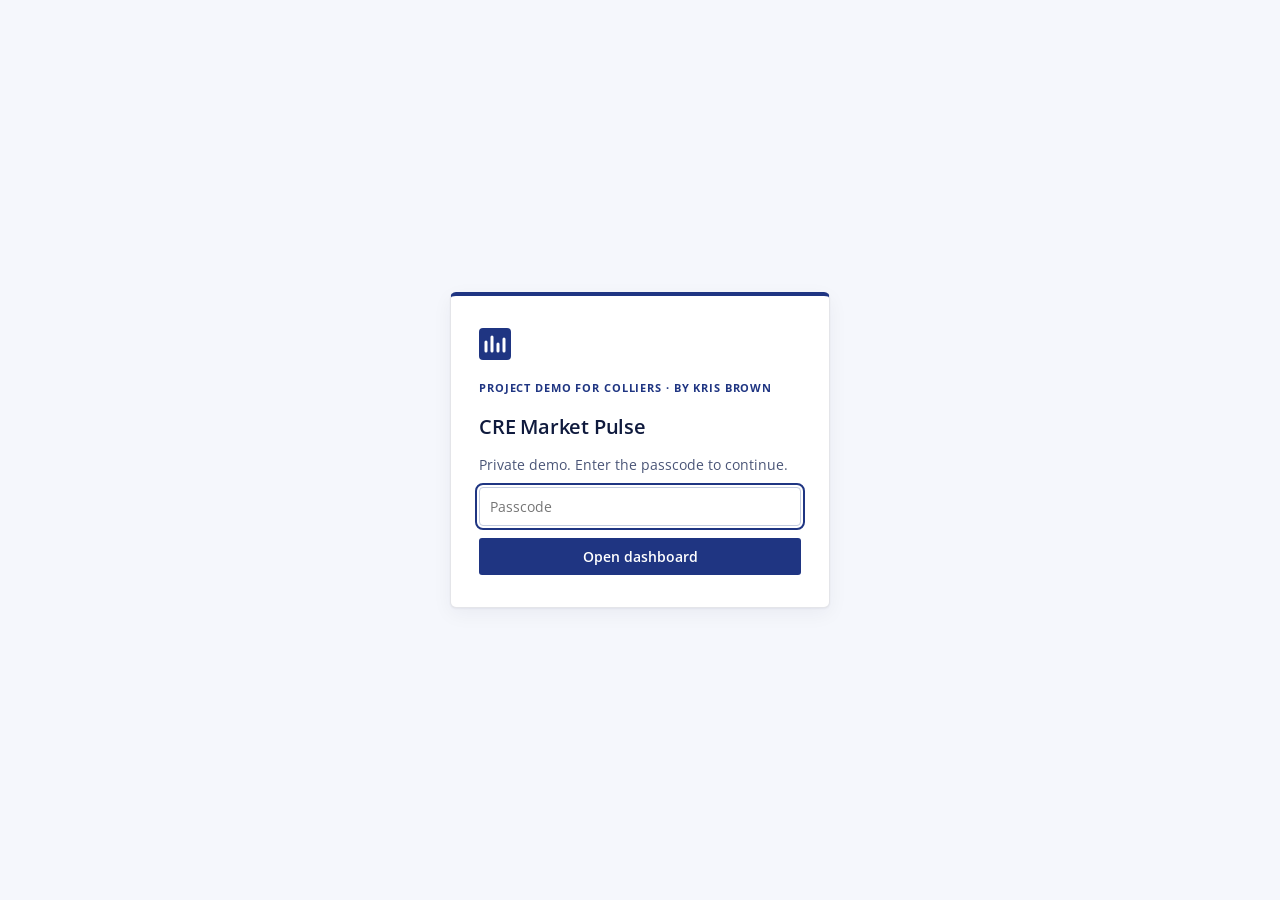
==== commit 6074b11d: "Publish site from dff4ed6" ====
--- a/Colliersdemo/index.html
+++ b/Colliersdemo/index.html
@@ -29,15 +29,16 @@
   </div>
 
   <div id="app" hidden>
+    <span id="top"></span>
     <header class="topbar">
       <div class="topbar-inner">
-        <div class="title-block">
+        <a class="title-block" href="#top" aria-label="Back to top">
           <div class="brand-mark" aria-hidden="true"></div>
-          <div>
-            <p class="eyebrow js-byline">Project Demo for Colliers</p>
-            <h1>CRE Market Pulse</h1>
-          </div>
-        </div>
+          <div class="nav-text">
+            <p class="nav-kicker">CRE Market Pulse</p>
+            <h1 class="nav-title"><span class="js-demo-for">Project Demo for Colliers</span><span class="nav-by js-author"></span></h1>
+          </div>
+        </a>
         <nav class="tabs" aria-label="Sections">
           <a href="#market" class="tab">Market</a>
           <a href="#portfolio" class="tab">Portfolio</a>
@@ -50,24 +51,43 @@
     </header>
 
     <section class="hero" aria-labelledby="hero-title">
+      <svg class="hero-art" viewBox="0 0 600 400" preserveAspectRatio="xMaxYMid slice" aria-hidden="true">
+        <path d="M600 40C430 60 360 180 250 260S60 380 0 400" />
+        <path d="M600 110C470 120 400 220 300 290S120 390 40 400" />
+        <path d="M600 180C500 190 450 260 360 320S200 400 120 400" />
+      </svg>
       <div class="hero-inner">
-        <div>
-          <p class="hero-eyebrow">AI-assisted analytics · Project demo</p>
-          <h2 class="hero-title" id="hero-title">Market and portfolio intelligence for commercial real estate</h2>
-          <p class="hero-lead">Ten US markets, three property types and a sample occupier portfolio, with forecasts, anomaly detection and an assistant that answers questions in plain English.</p>
-          <a class="hero-link" href="#market">Explore the market <span aria-hidden="true"></span></a>
-          <p id="subtitle"></p>
-        </div>
-        <div class="hero-stats-wrap">
-          <p class="hs-caption" id="hs-caption"></p>
+        <div class="hero-copy">
+          <p class="hero-eyebrow"><span class="hero-pill">Interactive demo</span>AI-assisted CRE analytics</p>
+          <h2 class="hero-title" id="hero-title">Commercial real estate intelligence, <span>at a glance.</span></h2>
+          <ul class="hero-features">
+            <li><a href="#explorer-card"><span class="hf-icon"><svg viewBox="0 0 24 24" width="20" height="20" aria-hidden="true"><path fill="none" stroke="currentColor" stroke-width="1.8" stroke-linecap="round" stroke-linejoin="round" d="M4 20V10M10 20V4M16 20v-7M22 20H2"/></svg></span><span><b>10 markets, 3 property types</b><small>Office, industrial and retail, since 2018</small></span></a></li>
+            <li><a href="#chart-vacancy-card"><span class="hf-icon"><svg viewBox="0 0 24 24" width="20" height="20" aria-hidden="true"><path fill="none" stroke="currentColor" stroke-width="1.8" stroke-linecap="round" stroke-linejoin="round" d="M3 17l6-6 4 4 8-8M15 7h6v6"/></svg></span><span><b>Forecasts and what-ifs</b><small>4-quarter vacancy outlook</small></span></a></li>
+            <li><a href="#scorecard-card"><span class="hf-icon"><svg viewBox="0 0 24 24" width="20" height="20" aria-hidden="true"><path fill="none" stroke="currentColor" stroke-width="1.8" stroke-linecap="round" stroke-linejoin="round" d="M12 3l9.5 17h-19L12 3zM12 10v4M12 17.5v.01"/></svg></span><span><b>Anomaly alerts</b><small>Unusual moves flagged automatically</small></span></a></li>
+            <li><a href="#chat-title"><span class="hf-icon"><svg viewBox="0 0 24 24" width="20" height="20" aria-hidden="true"><path fill="none" stroke="currentColor" stroke-width="1.8" stroke-linecap="round" stroke-linejoin="round" d="M4 5h16v11H9l-5 4V5zM8 9.5h8M8 12.5h5"/></svg></span><span><b>Ask in plain English</b><small>Answers grounded in the data</small></span></a></li>
+          </ul>
+          <div class="hero-ctas">
+            <a class="hero-btn primary" href="#market">Explore the market <span aria-hidden="true">→</span></a>
+            <a class="hero-btn ghost" href="#portfolio">See the portfolio view</a>
+          </div>
+        </div>
+        <aside class="hero-panel" aria-label="Vacancy snapshot">
+          <p class="hp-title" id="hs-caption"></p>
           <div class="hero-stats" id="hero-stats"></div>
-        </div>
+          <p class="hp-viewing" id="subtitle"></p>
+        </aside>
       </div>
     </section>
 
-    <div class="ticker" role="note" aria-label="Highlights">
-      <div class="ticker-inner" id="ticker">
-        <span class="ticker-item"><b>Sample data</b>Every figure here is synthetic, generated to demonstrate the analytics. None of it is real market data.</span>
+    <div class="ticker" id="ticker-band" role="region" aria-label="Market highlights">
+      <div class="ticker-inner">
+        <div class="ticker-viewport">
+          <div class="ticker-track" id="ticker"></div>
+        </div>
+        <button class="ticker-toggle" id="ticker-toggle" type="button" aria-label="Pause the highlights ticker" aria-pressed="false">
+          <svg class="i-pause" viewBox="0 0 24 24" width="14" height="14" aria-hidden="true"><path fill="currentColor" d="M7 5h3.5v14H7zM13.5 5H17v14h-3.5z"/></svg>
+          <svg class="i-play" viewBox="0 0 24 24" width="14" height="14" aria-hidden="true"><path fill="currentColor" d="M8 5v14l11-7z"/></svg>
+        </button>
       </div>
     </div>
 
@@ -131,12 +151,20 @@
         </div>
 
         <div class="chart-grid">
-          <article class="card span-2">
+          <article class="card span-2" id="chart-vacancy-card">
             <div class="card-head">
               <div>
                 <h2>Vacancy rate and 4-quarter forecast</h2>
                 <p class="card-sub" id="vac-sub"></p>
               </div>
+              <div class="card-tools">
+                <div class="scenario">
+                  <label for="scenario">What-if: extra demand per year</label>
+                  <input type="range" id="scenario" min="-2" max="2" step="0.25" value="0">
+                  <output id="scenario-out" for="scenario">Baseline (no change)</output>
+                </div>
+                <button class="icon-btn export-btn" type="button" data-export="vacancy-forecast" aria-label="Download this chart as a PNG image" title="Download as PNG"><svg viewBox="0 0 24 24" width="16" height="16" aria-hidden="true"><path fill="none" stroke="currentColor" stroke-width="2" stroke-linecap="round" stroke-linejoin="round" d="M12 4v11M7 10l5 5 5-5M5 20h14"/></svg></button>
+              </div>
             </div>
             <div class="legend" id="vac-legend"></div>
             <div class="chart" id="chart-vacancy" style="height:300px"></div>
@@ -148,6 +176,7 @@
                 <h2>Demand vs. new supply</h2>
                 <p class="card-sub">Net absorption and deliveries, sf per quarter</p>
               </div>
+              <button class="icon-btn export-btn" type="button" data-export="demand-vs-supply" aria-label="Download this chart as a PNG image" title="Download as PNG"><svg viewBox="0 0 24 24" width="16" height="16" aria-hidden="true"><path fill="none" stroke="currentColor" stroke-width="2" stroke-linecap="round" stroke-linejoin="round" d="M12 4v11M7 10l5 5 5-5M5 20h14"/></svg></button>
             </div>
             <div class="legend" id="sd-legend"></div>
             <div class="chart" id="chart-supply" style="height:260px"></div>
@@ -159,12 +188,43 @@
                 <h2>Cap rate vs. 10-year Treasury</h2>
                 <p class="card-sub" id="cap-sub"></p>
               </div>
+              <button class="icon-btn export-btn" type="button" data-export="cap-rate-vs-treasury" aria-label="Download this chart as a PNG image" title="Download as PNG"><svg viewBox="0 0 24 24" width="16" height="16" aria-hidden="true"><path fill="none" stroke="currentColor" stroke-width="2" stroke-linecap="round" stroke-linejoin="round" d="M12 4v11M7 10l5 5 5-5M5 20h14"/></svg></button>
             </div>
             <div class="legend" id="cap-legend"></div>
             <div class="chart" id="chart-cap" style="height:260px"></div>
           </article>
 
-          <article class="card span-2">
+          <article class="card span-2" id="explorer-card">
+            <div class="card-head">
+              <div>
+                <h2>Market explorer: 2018 to today</h2>
+                <p class="card-sub" id="ex-sub"></p>
+              </div>
+              <div class="ex-controls">
+                <button class="play-btn" id="ex-play" type="button" aria-label="Play the time-lapse">
+                  <svg class="i-play" viewBox="0 0 24 24" width="16" height="16" aria-hidden="true"><path fill="currentColor" d="M8 5v14l11-7z"/></svg>
+                  <svg class="i-pause" viewBox="0 0 24 24" width="16" height="16" aria-hidden="true"><path fill="currentColor" d="M7 5h3.5v14H7zM13.5 5H17v14h-3.5z"/></svg>
+                </button>
+                <label class="sr-only" for="ex-slider">Quarter</label>
+                <input type="range" id="ex-slider" step="1">
+                <output id="ex-quarter" for="ex-slider"></output>
+                <button class="icon-btn export-btn" type="button" data-export="market-explorer" aria-label="Download this chart as a PNG image" title="Download as PNG"><svg viewBox="0 0 24 24" width="16" height="16" aria-hidden="true"><path fill="none" stroke="currentColor" stroke-width="2" stroke-linecap="round" stroke-linejoin="round" d="M12 4v11M7 10l5 5 5-5M5 20h14"/></svg></button>
+              </div>
+            </div>
+            <div class="explorer" id="explorer">
+              <div>
+                <div class="ex-title">Vacancy by market</div>
+                <div class="chart" id="ex-map"></div>
+                <div class="ramp" id="ex-ramp" aria-hidden="true"></div>
+              </div>
+              <div>
+                <div class="ex-title">Vacancy vs. rent growth <span class="muted">(bubble size = inventory; lines = all-market average)</span></div>
+                <div class="chart" id="ex-bubble" style="height:320px"></div>
+              </div>
+            </div>
+          </article>
+
+          <article class="card span-2" id="scorecard-card">
             <div class="card-head">
               <div>
                 <h2>Market scorecard</h2>
@@ -194,6 +254,7 @@
                 <h2>Square feet expiring by year</h2>
                 <p class="card-sub">Stacked by property type</p>
               </div>
+              <button class="icon-btn export-btn" type="button" data-export="lease-expirations" aria-label="Download this chart as a PNG image" title="Download as PNG"><svg viewBox="0 0 24 24" width="16" height="16" aria-hidden="true"><path fill="none" stroke="currentColor" stroke-width="2" stroke-linecap="round" stroke-linejoin="round" d="M12 4v11M7 10l5 5 5-5M5 20h14"/></svg></button>
             </div>
             <div class="legend" id="pf-legend"></div>
             <div class="chart" id="chart-expiry" style="height:260px"></div>
@@ -308,6 +369,7 @@
   <script src="assets/charts.js"></script>
   <script src="assets/analytics.js"></script>
   <script src="assets/assistant.js"></script>
+  <script src="assets/explorer.js"></script>
   <script src="assets/app.js"></script>
 </body>
 </html>
--- a/Colliersdemo/assets/styles.css
+++ b/Colliersdemo/assets/styles.css
@@ -160,48 +160,108 @@
   max-width: 1240px; margin: 0 auto; padding: 12px 24px;
   display: flex; align-items: center; gap: 24px;
 }
-.title-block { display: flex; align-items: center; gap: 12px; margin-right: auto; min-width: 0; }
-.title-block h1 { font-size: 17px; font-weight: 600; color: var(--text-primary); }
+.title-block { display: flex; align-items: center; gap: 12px; margin-right: auto; min-width: 0; text-decoration: none; color: inherit; }
+.title-block .brand-mark { width: 38px; height: 38px; }
+.nav-kicker { font-size: 11px; font-weight: 700; letter-spacing: 0.12em; text-transform: uppercase; color: var(--accent-ink); line-height: 1.3; }
+.nav-title { font-size: 19px; font-weight: 700; line-height: 1.25; color: var(--text-primary); letter-spacing: -0.01em; }
+.nav-by { font-weight: 400; color: var(--text-secondary); }
+.nav-by::before { content: "—"; margin: 0 8px; color: var(--text-muted); }
 .eyebrow { color: var(--accent-ink); font-size: 11px; font-weight: 700; letter-spacing: 0.08em; text-transform: uppercase; }
 .gate-card .eyebrow { margin-top: 8px; }
 .tabs { display: flex; gap: 8px; }
 .tab {
-  color: var(--text-primary); text-decoration: none; padding: 8px 6px; font-weight: 500;
+  color: var(--text-primary); text-decoration: none; padding: 8px 6px; font-weight: 600;
   border-bottom: 2px solid transparent;
 }
 .tab:hover { border-bottom-color: var(--accent-ink); }
 
-.hero { background: var(--navy); color: #fff; }
+/* ---------- hero ---------- */
+.hero {
+  position: relative; overflow: hidden; color: #fff;
+  background: radial-gradient(120% 140% at 100% 0%, #2c4aa8 0%, var(--navy) 45%, #172866 100%);
+}
+.hero-art { position: absolute; inset: 0; width: 100%; height: 100%; pointer-events: none; }
+.hero-art path { fill: none; stroke: rgba(255,255,255,.10); stroke-width: 1.2; }
 .hero-inner {
-  max-width: 1240px; margin: 0 auto; padding: 44px 24px 40px;
-  display: grid; grid-template-columns: minmax(0, 1.25fr) minmax(0, 1fr); gap: 40px; align-items: end;
-}
-.hero-eyebrow { font-size: 12px; font-weight: 600; letter-spacing: 0.12em; text-transform: uppercase; color: #c9d6ff; }
-.hero-title { font-size: 40px; line-height: 1.15; font-weight: 300; letter-spacing: -0.01em; margin: 12px 0 14px; }
-.hero-lead { font-size: 15.5px; line-height: 1.6; color: #dbe3ff; max-width: 60ch; }
-.hero-link {
-  display: inline-flex; align-items: center; gap: 12px; margin-top: 22px;
-  color: #fff; font-weight: 600; text-decoration: none;
-}
-.hero-link span { width: 24px; height: 1.5px; background: currentColor; transition: width .2s; }
-.hero-link:hover span { width: 40px; }
-#subtitle { margin-top: 18px; color: #c9d6ff; font-size: 13px; }
-.hero-stats-wrap .hs-caption { font-size: 12px; color: #c9d6ff; margin-bottom: 10px; }
-.hero-stats { display: grid; grid-template-columns: repeat(3, minmax(0, 1fr)); border-top: 1px solid rgba(255,255,255,.25); }
-.hero-stat { padding: 16px 16px 0 0; }
-.hero-stat + .hero-stat { padding-left: 16px; border-left: 1px solid rgba(255,255,255,.18); }
-.hero-stat .hs-label { font-size: 11px; font-weight: 700; letter-spacing: 0.1em; text-transform: uppercase; color: #c9d6ff; }
-.hero-stat .hs-value { font-size: 34px; font-weight: 300; line-height: 1.2; margin-top: 4px; }
-.hero-stat .hs-note { font-size: 12.5px; color: #dbe3ff; }
+  position: relative; max-width: 1240px; margin: 0 auto; padding: 48px 24px 44px;
+  display: grid; grid-template-columns: minmax(0, 1.35fr) minmax(320px, 1fr); gap: 48px; align-items: center;
+}
+.hero-eyebrow { display: flex; align-items: center; gap: 10px; font-size: 12.5px; font-weight: 600; letter-spacing: 0.08em; text-transform: uppercase; color: #d6e0ff; }
+.hero-pill { background: #fff; color: var(--navy); border-radius: 999px; padding: 3px 10px; font-size: 11px; letter-spacing: .06em; }
+.hero-title { font-size: 44px; line-height: 1.12; font-weight: 700; letter-spacing: -0.02em; margin: 16px 0 26px; max-width: 18ch; }
+.hero-title span { color: #9fc0ff; }
+.hero-features { list-style: none; margin: 0; padding: 0; display: grid; grid-template-columns: repeat(2, minmax(0, 1fr)); gap: 12px; }
+.hero-features a {
+  display: flex; gap: 12px; align-items: flex-start; height: 100%;
+  padding: 12px 14px; border-radius: 6px; text-decoration: none; color: #fff;
+  background: rgba(255,255,255,.07); border: 1px solid rgba(255,255,255,.12);
+  transition: background .15s, border-color .15s, transform .15s;
+}
+.hero-features a:hover { background: rgba(255,255,255,.13); border-color: rgba(255,255,255,.28); transform: translateY(-1px); }
+.hf-icon { flex: none; width: 36px; height: 36px; border-radius: 6px; display: grid; place-items: center; background: rgba(159,192,255,.18); color: #cfe0ff; }
+.hero-features b { display: block; font-size: 15px; font-weight: 700; line-height: 1.3; }
+.hero-features small { display: block; font-size: 13px; color: #d6e0ff; margin-top: 2px; line-height: 1.35; }
+.hero-ctas { display: flex; flex-wrap: wrap; gap: 12px; margin-top: 26px; }
+.hero-btn {
+  display: inline-flex; align-items: center; gap: 8px; min-height: 44px; padding: 10px 20px; border-radius: 3px;
+  font-weight: 700; text-decoration: none; font-size: 14.5px; transition: background .15s, transform .15s;
+}
+.hero-btn.primary { background: #fff; color: var(--navy); }
+.hero-btn.primary:hover { background: #e8eefc; }
+.hero-btn.primary span { transition: transform .15s; }
+.hero-btn.primary:hover span { transform: translateX(3px); }
+.hero-btn.ghost { color: #fff; border: 1.5px solid rgba(255,255,255,.55); }
+.hero-btn.ghost:hover { background: rgba(255,255,255,.1); border-color: #fff; }
+
+.hero-panel {
+  background: rgba(8, 18, 56, .35); border: 1px solid rgba(255,255,255,.16); border-radius: 8px;
+  padding: 20px 22px; backdrop-filter: blur(6px);
+}
+.hp-title { font-size: 12px; font-weight: 700; letter-spacing: .1em; text-transform: uppercase; color: #d6e0ff; margin-bottom: 6px; }
+.hero-stats { display: grid; }
+.hero-stat { display: grid; grid-template-columns: 1fr auto; grid-template-areas: "label spark" "value spark" "delta spark"; column-gap: 16px; padding: 14px 0; align-items: center; }
+.hero-stat + .hero-stat { border-top: 1px solid rgba(255,255,255,.14); }
+.hero-stat .hs-label { grid-area: label; font-size: 13px; font-weight: 600; color: #d6e0ff; }
+.hero-stat .hs-value { grid-area: value; font-size: 34px; font-weight: 700; line-height: 1.15; letter-spacing: -0.02em; }
+.hero-stat .hs-delta { grid-area: delta; justify-self: start; display: inline-flex; align-items: center; gap: 4px; font-size: 12.5px; font-weight: 700; padding: 2px 8px; border-radius: 999px; margin-top: 4px; }
+.hs-delta.good { background: rgba(12,163,12,.22); color: #b6f5b6; }
+.hs-delta.bad { background: rgba(230,103,103,.24); color: #ffd0d0; }
+.hs-delta.flat { background: rgba(255,255,255,.14); color: #fff; }
+.hero-stat svg.spark { grid-area: spark; width: 120px; height: 44px; }
+.hero-stat svg.spark path { stroke: rgba(255,255,255,.55) !important; }
+.hero-stat svg.spark path:last-child { stroke: #fff !important; }
+.hp-viewing { margin-top: 10px; font-size: 13px; color: #d6e0ff; }
+.hp-viewing b { color: #fff; }
 
 .ticker { background: var(--accent-wash); border-bottom: 1px solid var(--border); }
-.ticker-inner {
-  max-width: 1240px; margin: 0 auto; padding: 11px 24px;
-  display: flex; gap: 28px; overflow-x: auto; white-space: nowrap; scrollbar-width: none; font-size: 13.5px;
-}
-.ticker-inner::-webkit-scrollbar { display: none; }
-.ticker-inner { -webkit-mask-image: linear-gradient(90deg, #000 92%, transparent); mask-image: linear-gradient(90deg, #000 92%, transparent); }
+.ticker-inner { max-width: 1240px; margin: 0 auto; padding: 0 24px; display: flex; align-items: center; gap: 12px; }
+.ticker-viewport {
+  flex: 1; min-width: 0; overflow: hidden; padding: 11px 0;
+  -webkit-mask-image: linear-gradient(90deg, transparent, #000 4%, #000 94%, transparent);
+  mask-image: linear-gradient(90deg, transparent, #000 4%, #000 94%, transparent);
+}
+.ticker-track { display: flex; width: max-content; animation: ticker var(--ticker-dur, 60s) linear infinite; }
+.ticker-set { display: flex; gap: 40px; padding-right: 40px; }
+.ticker:hover .ticker-track, .ticker:focus-within .ticker-track, .ticker.paused .ticker-track { animation-play-state: paused; }
+@keyframes ticker { to { transform: translateX(-50%); } }
+.ticker-item {
+  font: inherit; font-size: 13.5px; color: var(--text-primary); white-space: nowrap;
+  background: none; border: 0; padding: 0; cursor: pointer; display: inline-flex; align-items: baseline;
+}
+.ticker-item:hover .t-text { text-decoration: underline; text-underline-offset: 3px; }
 .ticker-item b { font-size: 11px; font-weight: 700; letter-spacing: 0.1em; text-transform: uppercase; margin-right: 8px; color: var(--accent-ink); }
+.ticker-toggle {
+  flex: none; width: 30px; height: 30px; border-radius: 50%; display: grid; place-items: center; cursor: pointer;
+  border: 1.5px solid var(--text-primary); background: transparent; color: var(--text-primary);
+}
+.ticker-toggle .i-play, .ticker.paused .ticker-toggle .i-pause { display: none; }
+.ticker.paused .ticker-toggle .i-play { display: block; }
+@media (prefers-reduced-motion: reduce) {
+  .ticker-track { animation: none; }
+  .ticker-viewport { overflow-x: auto; }
+  .ticker-set[aria-hidden="true"], .ticker-toggle { display: none; }
+}
+
 main { max-width: 1240px; margin: 0 auto; padding: 8px 24px 40px; }
 .section { padding-top: 20px; }
 .section + .section { margin-top: 28px; border-top: 1px solid var(--border); padding-top: 32px; }
@@ -283,8 +343,6 @@
 .chart.refreshing { opacity: .5; }
 .legend { display: flex; flex-wrap: wrap; gap: 6px 16px; margin: -4px 0 8px; font-size: 12.5px; color: var(--text-secondary); }
 .legend span { display: inline-flex; align-items: center; gap: 6px; }
-.legend .key-line { width: 16px; height: 0; border-top: 2px solid; border-radius: 2px; }
-.legend .key-line.dashed { border-top-color: transparent !important; height: 2px; background: repeating-linear-gradient(90deg, var(--dash) 0 5px, transparent 5px 8px); }
 .legend .key-rect { width: 10px; height: 10px; border-radius: 3px; }
 .legend .key-band { width: 16px; height: 10px; border-radius: 3px; }
 .axis-text { fill: var(--text-muted); font-size: 11px; font-variant-numeric: tabular-nums; }
@@ -398,8 +456,8 @@
   .pipeline li::after { display: none; }
 }
 @media (max-width: 960px) {
-  .hero-inner { grid-template-columns: minmax(0, 1fr); gap: 28px; padding: 32px 24px; }
-  .hero-title { font-size: 32px; }
+  .hero-inner { grid-template-columns: minmax(0, 1fr); gap: 28px; padding: 36px 24px; }
+  .hero-title { font-size: 36px; max-width: none; }
 }
 @media (max-width: 860px) {
   .ai-grid, .chart-grid { grid-template-columns: minmax(0, 1fr); }
@@ -410,11 +468,16 @@
 @media (max-width: 560px) {
   .topbar-inner, main, .footer { padding-left: 16px; padding-right: 16px; }
   .hero-inner, .ticker-inner { padding-left: 16px; padding-right: 16px; }
-  .hero-title { font-size: 28px; }
-  .hero-stat .hs-value { font-size: 26px; }
-  .hero-stat { padding-right: 10px; }
-  .hero-stat + .hero-stat { padding-left: 10px; }
-  .topbar .eyebrow { letter-spacing: 0.04em; font-size: 10.5px; white-space: nowrap; }
+  .hero-title { font-size: 30px; margin-bottom: 20px; }
+  .hero-features { grid-template-columns: minmax(0, 1fr); gap: 8px; }
+  .hero-ctas { flex-direction: column; }
+  .hero-btn { justify-content: center; }
+  .hero-stat .hs-value { font-size: 28px; }
+  .hero-stat svg.spark { width: 96px; }
+  .nav-title { font-size: 16px; }
+  .nav-by { display: block; font-size: 13px; }
+  .nav-by::before { content: none; }
+  .title-block .brand-mark { width: 32px; height: 32px; }
   .title-block { align-items: flex-start; }
   .kpi-grid { grid-template-columns: repeat(2, minmax(0, 1fr)); }
   .kpi.kpi-hero { grid-column: span 2; }
@@ -426,3 +489,73 @@
 @media print {
   .topbar, .chat-card { position: static; }
 }
+
+/* ---------- chart motion ---------- */
+.annotation-text { fill: var(--surface-1); font-size: 11px; font-weight: 600; }
+.fade-late .anim-fade { animation: fadein .5s .65s both; }
+@keyframes fadein { from { opacity: 0; } }
+.grow-bars .bar { transform-box: fill-box; animation: grow .7s cubic-bezier(.2,.7,.2,1) both; }
+@keyframes grow { from { transform: scaleY(0); } }
+@media (prefers-reduced-motion: reduce) {
+  .fade-late .anim-fade, .grow-bars .bar { animation: none; }
+}
+
+/* ---------- what-if scenario ---------- */
+.scenario { display: grid; gap: 2px; min-width: 230px; text-align: right; }
+.scenario label { font-size: 12px; font-weight: 600; color: var(--text-secondary); }
+.scenario output { font-size: 12px; color: var(--text-primary); font-variant-numeric: tabular-nums; }
+input[type="range"] { accent-color: var(--accent); width: 100%; min-height: 24px; }
+
+/* ---------- market explorer ---------- */
+.ex-controls { display: flex; align-items: center; gap: 10px; min-width: 300px; }
+.ex-controls output { font-weight: 600; font-variant-numeric: tabular-nums; min-width: 64px; text-align: right; }
+.play-btn {
+  flex: none; width: 40px; height: 40px; border-radius: 50%; border: 0; cursor: pointer;
+  background: var(--navy); color: #fff; display: grid; place-items: center;
+}
+.play-btn:hover { background: var(--navy-deep); }
+.play-btn .i-pause, .play-btn.playing .i-play { display: none; }
+.play-btn.playing .i-pause { display: block; }
+.explorer { display: grid; grid-template-columns: minmax(0, 1fr) minmax(0, 1.15fr); gap: 28px; }
+.ex-title { font-size: 12.5px; font-weight: 600; margin-bottom: 8px; }
+.ex-title .muted { font-weight: 400; }
+.tile { cursor: pointer; outline: none; }
+.tile-fill { transition: fill .35s ease; }
+.tile:hover .tile-fill, .tile:focus-visible .tile-fill { filter: brightness(1.08) saturate(1.1); }
+.tile-ring { transition: stroke .2s; }
+.tile:focus-visible .tile-ring { stroke: var(--accent) !important; }
+.tile-code { font-size: 12px; font-weight: 700; letter-spacing: .04em; }
+.tile-val { font-size: 15px; font-weight: 600; font-variant-numeric: tabular-nums; }
+.small-tiles .tile-code { font-size: 9.5px; }
+.small-tiles .tile-val { font-size: 11.5px; }
+.ramp { display: flex; align-items: center; gap: 8px; font-size: 11.5px; color: var(--text-muted); margin-top: 10px; justify-content: center; }
+.ramp i { display: block; width: 160px; height: 8px; border-radius: 4px; }
+.bub { cursor: pointer; outline: none; }
+.ready .bub { transition: transform .4s cubic-bezier(.3,.7,.3,1); }
+.bub-dot { stroke: var(--surface-1); transition: r .4s, fill .2s; }
+.bub:hover .bub-dot, .bub:focus-visible .bub-dot { fill-opacity: 1 !important; stroke: var(--text-primary); }
+.bub-label { font-size: 10.5px; font-weight: 600; fill: var(--text-secondary); pointer-events: none; transition: opacity .2s; }
+.bub:hover .bub-label, .bub:focus-visible .bub-label { opacity: 1 !important; }
+.bub-label.sel { fill: var(--text-primary); font-size: 12px; font-weight: 700; }
+.avg-line { stroke: var(--axis); stroke-width: 1; transition: all .4s; }
+.trail { opacity: .55; }
+.axis-title { fill: var(--text-secondary); font-size: 11px; font-weight: 600; }
+.quadrant { fill: var(--text-muted); font-size: 11px; font-style: italic; }
+@media (prefers-reduced-motion: reduce) {
+  .ready .bub, .tile-fill, .avg-line, .bub-dot { transition: none; }
+}
+@media (max-width: 860px) {
+  .explorer { grid-template-columns: minmax(0, 1fr); }
+  .card-head { flex-wrap: wrap; }
+  .scenario, .ex-controls { min-width: 0; width: 100%; text-align: left; }
+}
+
+/* ---------- card tools & export ---------- */
+.card-tools { display: flex; align-items: flex-start; gap: 12px; }
+.export-btn { flex: none; color: var(--text-secondary); }
+.export-btn:hover { color: var(--text-primary); }
+.export-btn:disabled { opacity: .5; cursor: progress; }
+@media (max-width: 860px) {
+  .card-tools { width: 100%; }
+  .card-tools .scenario { flex: 1; }
+}
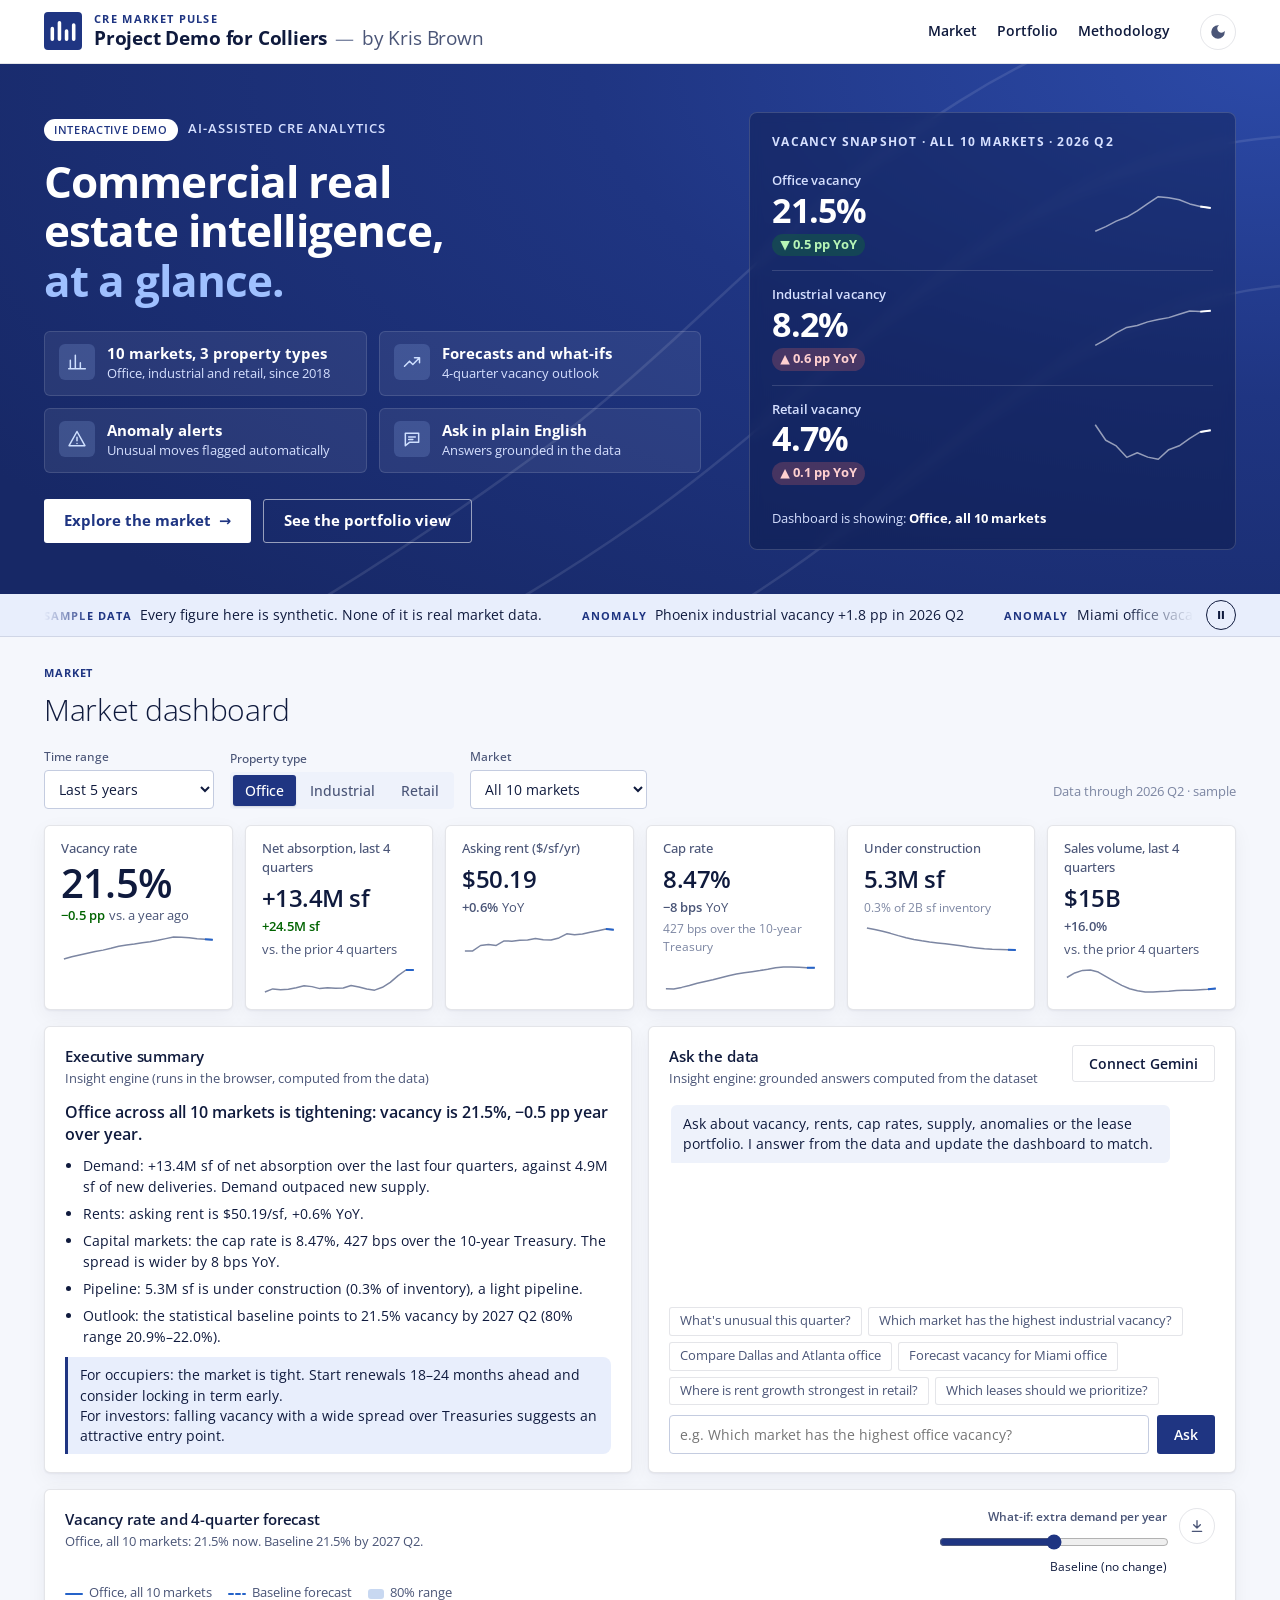
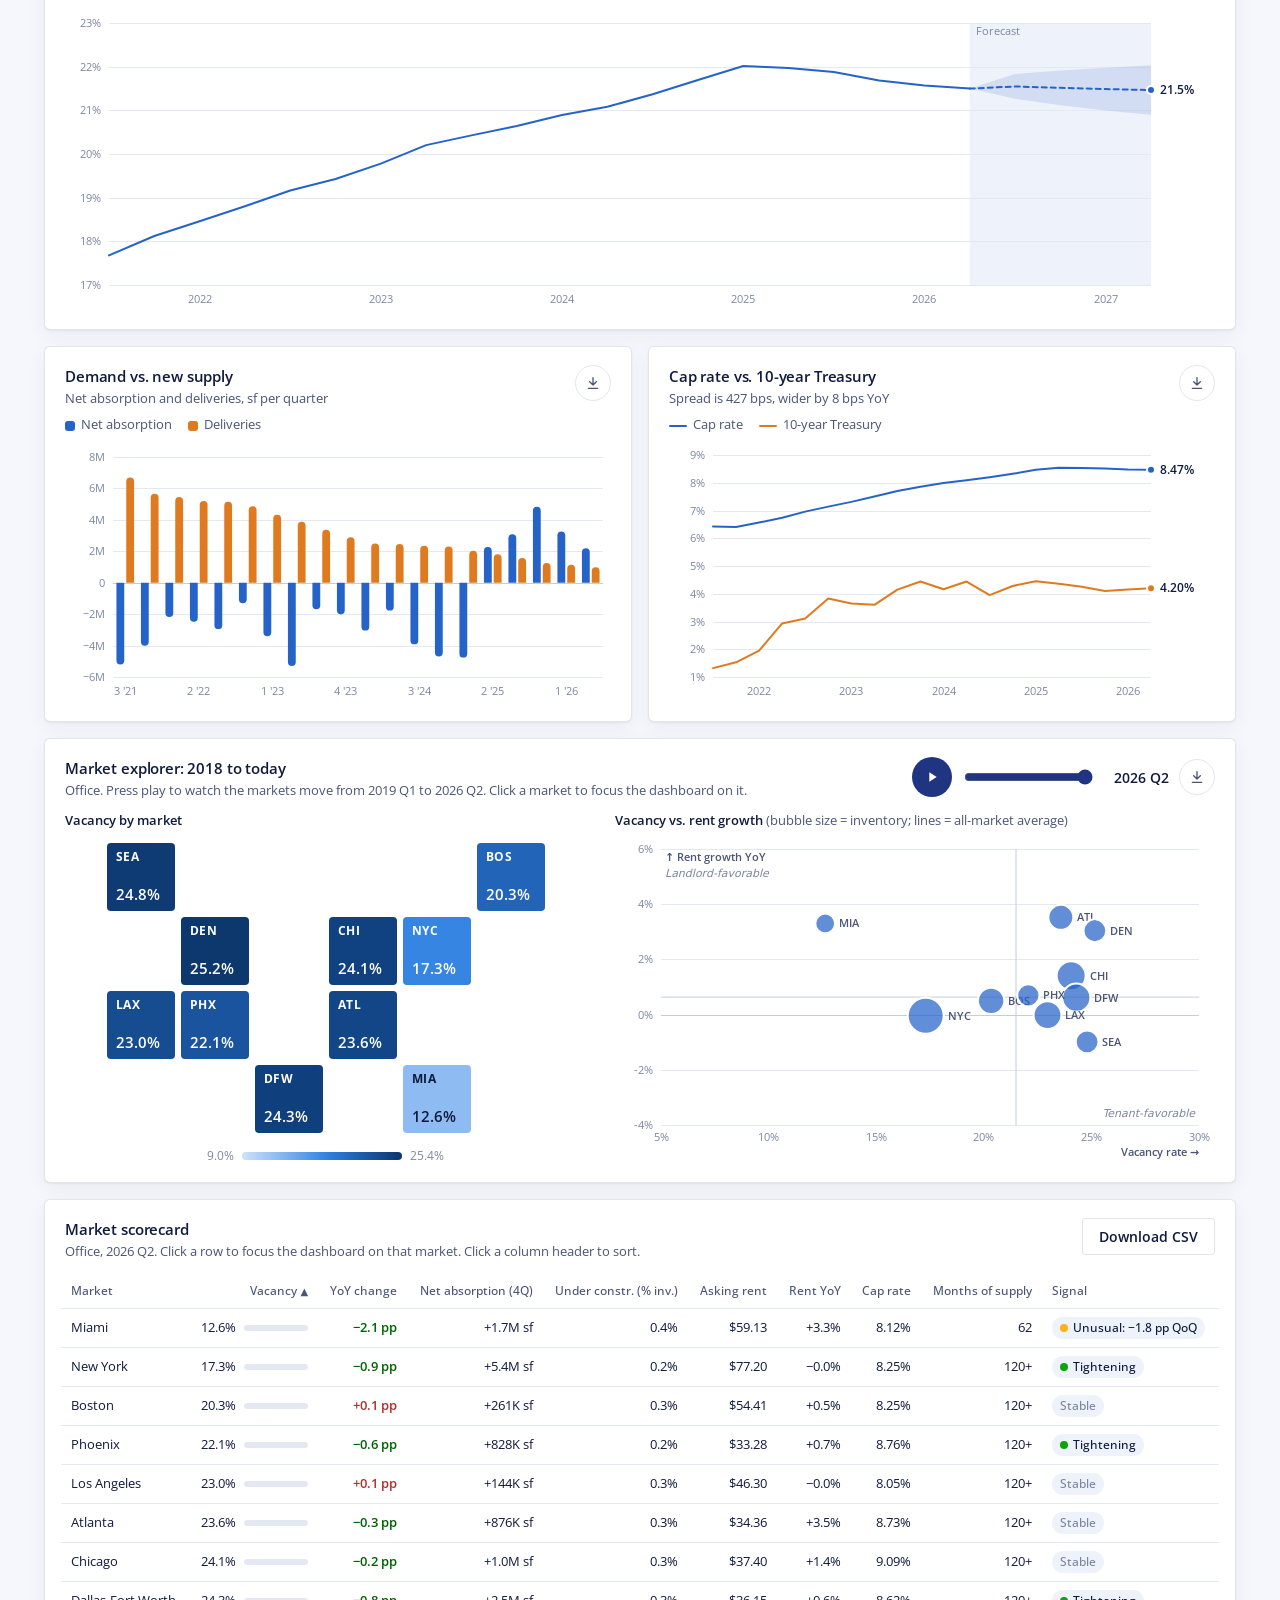
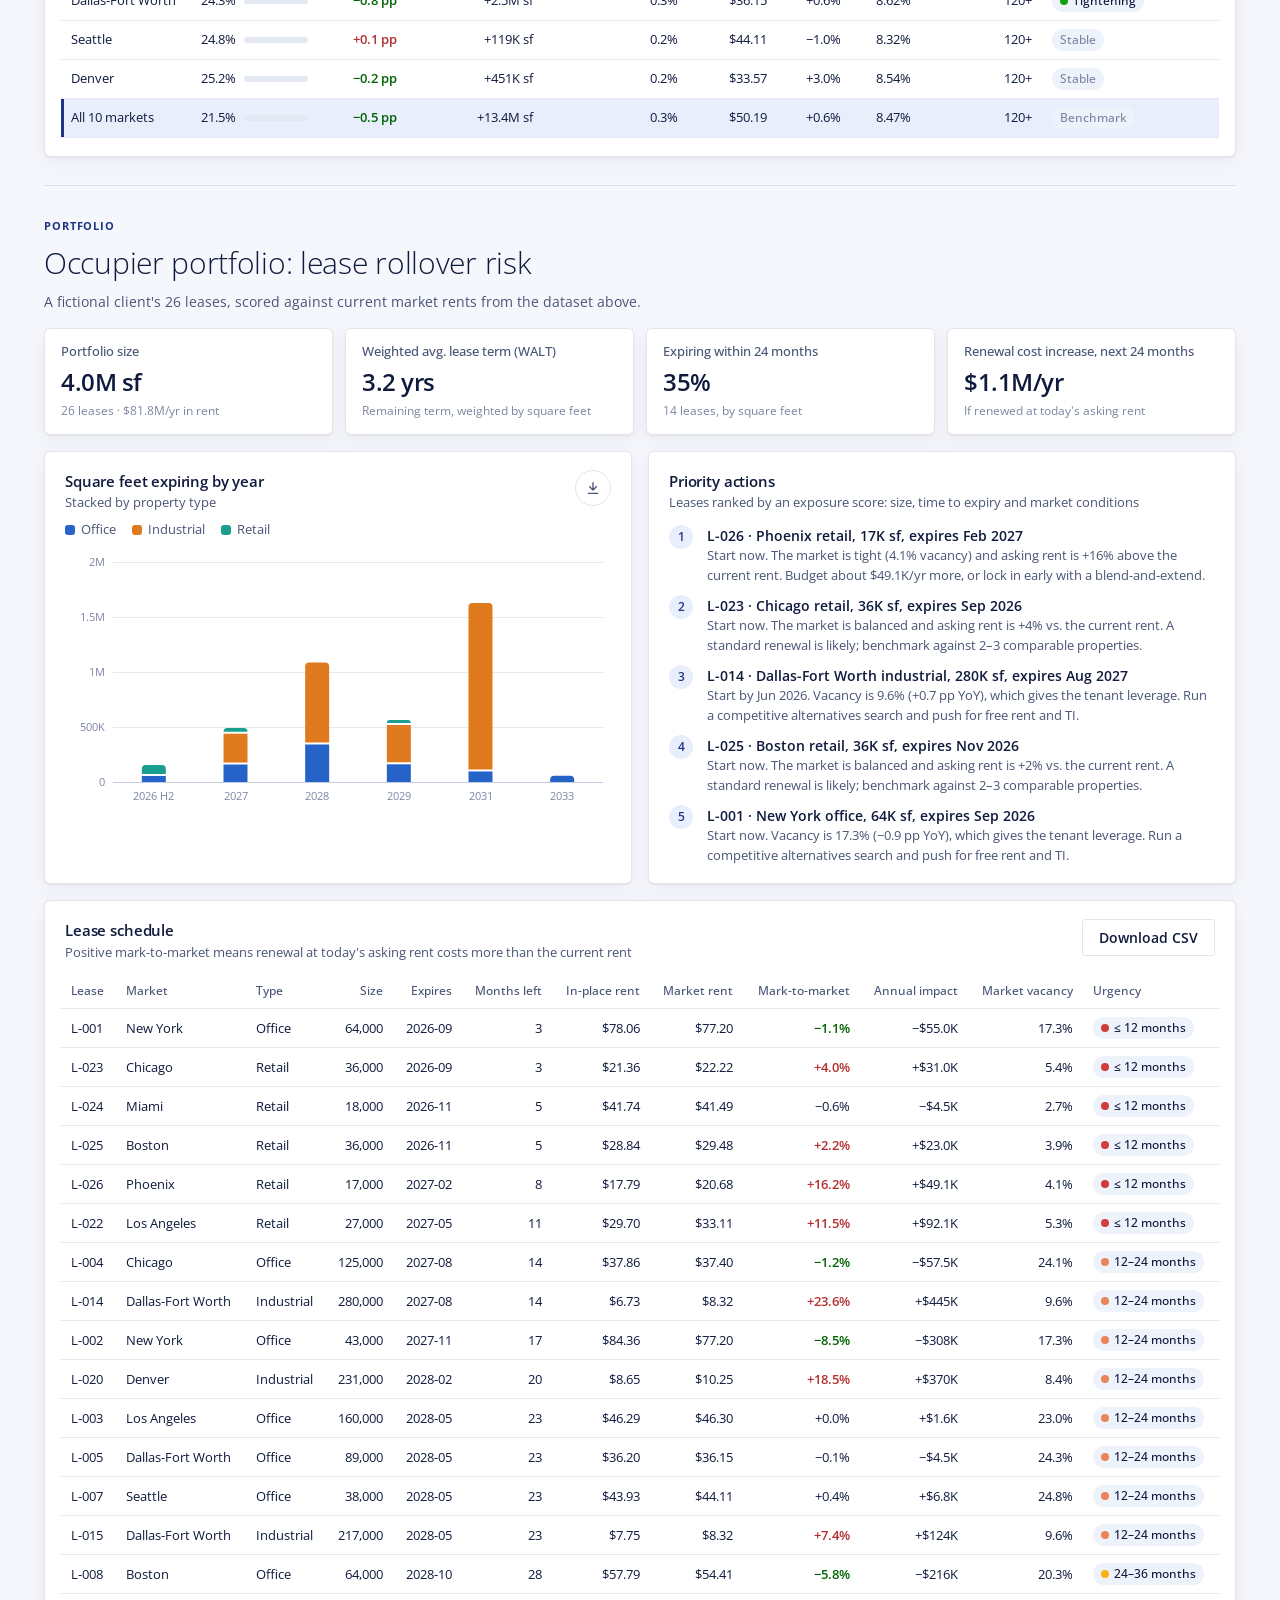
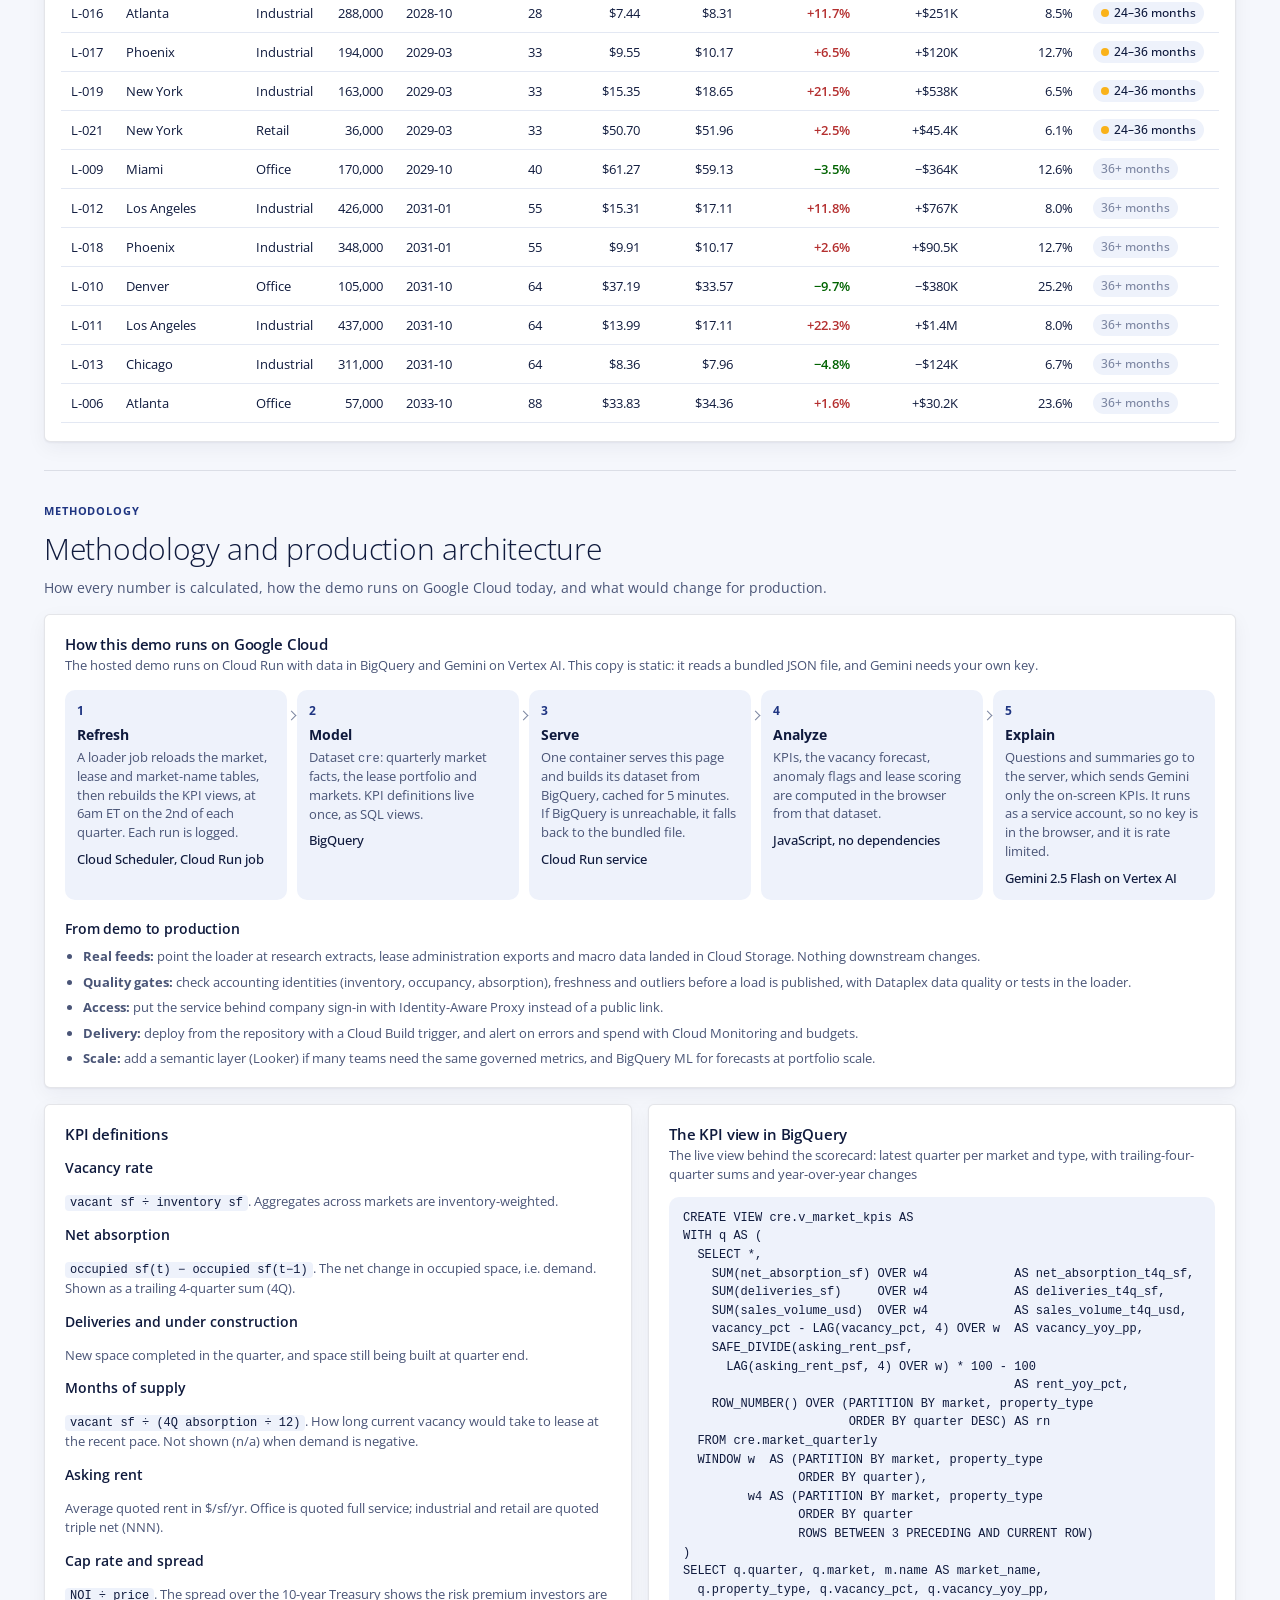
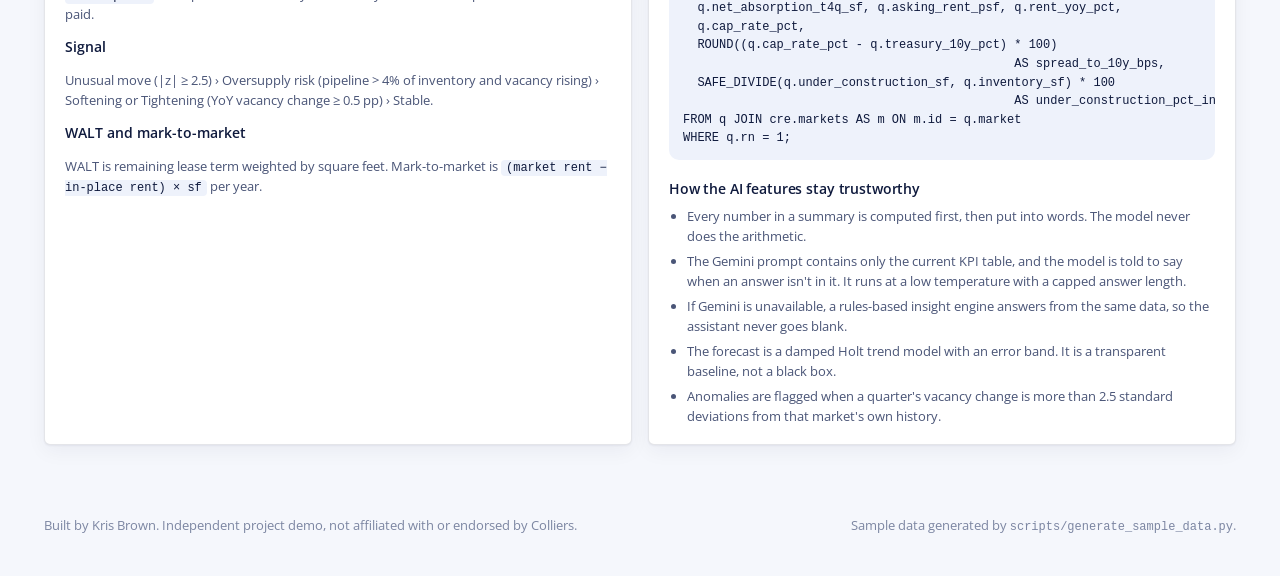
==== commit 1e405c0e: "Publish site from 3fc638f" ====
--- a/Colliersdemo/index.html
+++ b/Colliersdemo/index.html
@@ -288,19 +288,27 @@
         <div class="section-head">
           <p class="eyebrow section-eyebrow">Methodology</p>
           <h2 class="section-title">Methodology and production architecture</h2>
-          <p class="muted">How every number is calculated, and how this prototype would run in production on Google Cloud.</p>
+          <p class="muted">How every number is calculated, how the demo runs on Google Cloud today, and what would change for production.</p>
         </div>
 
         <article class="card">
-          <h2>Reference pipeline on Google Cloud</h2>
-          <p class="card-sub">The prototype reads a static JSON file. In production, each stage below maps to a managed service.</p>
+          <h2>How this demo runs on Google Cloud</h2>
+          <p class="card-sub" id="arch-status">The hosted demo runs on Cloud Run with data in BigQuery and Gemini on Vertex AI. This copy is static: it reads a bundled JSON file, and Gemini needs your own key.</p>
           <ol class="pipeline">
-            <li><span class="step-num">1</span><strong>Ingest</strong><span>Listings, leases, transactions, CoStar/broker feeds, public macro data (FRED, Census)</span><em>Cloud Storage, Dataflow</em></li>
-            <li><span class="step-num">2</span><strong>Model</strong><span>Staging, conformed market and property dimensions, quarterly KPI fact tables</span><em>BigQuery, Dataform/dbt</em></li>
-            <li><span class="step-num">3</span><strong>Validate</strong><span>Accounting identities (inventory, occupancy, absorption), freshness and anomaly tests</span><em>Dataplex data quality</em></li>
-            <li><span class="step-num">4</span><strong>Visualize</strong><span>Governed metric definitions in one semantic layer, embedded dashboards</span><em>Looker, Looker Studio</em></li>
-            <li><span class="step-num">5</span><strong>Explain</strong><span>Grounded summaries and Q&amp;A that cite the KPI tables; forecasts</span><em>Gemini on Vertex AI, BigQuery ML</em></li>
+            <li><span class="step-num">1</span><strong>Refresh</strong><span>A loader job reloads the market, lease and market-name tables, then rebuilds the KPI views, at 6am ET on the 2nd of each quarter. Each run is logged.</span><em>Cloud Scheduler, Cloud Run job</em></li>
+            <li><span class="step-num">2</span><strong>Model</strong><span>Dataset <code>cre</code>: quarterly market facts, the lease portfolio and markets. KPI definitions live once, as SQL views.</span><em>BigQuery</em></li>
+            <li><span class="step-num">3</span><strong>Serve</strong><span>One container serves this page and builds its dataset from BigQuery, cached for 5 minutes. If BigQuery is unreachable, it falls back to the bundled file.</span><em>Cloud Run service</em></li>
+            <li><span class="step-num">4</span><strong>Analyze</strong><span>KPIs, the vacancy forecast, anomaly flags and lease scoring are computed in the browser from that dataset.</span><em>JavaScript, no dependencies</em></li>
+            <li><span class="step-num">5</span><strong>Explain</strong><span>Questions and summaries go to the server, which sends Gemini only the on-screen KPIs. It runs as a service account, so no key is in the browser, and it is rate limited.</span><em>Gemini 2.5 Flash on Vertex AI</em></li>
           </ol>
+          <h3>From demo to production</h3>
+          <ul class="bullets">
+            <li><strong>Real feeds:</strong> point the loader at research extracts, lease administration exports and macro data landed in Cloud Storage. Nothing downstream changes.</li>
+            <li><strong>Quality gates:</strong> check accounting identities (inventory, occupancy, absorption), freshness and outliers before a load is published, with Dataplex data quality or tests in the loader.</li>
+            <li><strong>Access:</strong> put the service behind company sign-in with Identity-Aware Proxy instead of a public link.</li>
+            <li><strong>Delivery:</strong> deploy from the repository with a Cloud Build trigger, and alert on errors and spend with Cloud Monitoring and budgets.</li>
+            <li><strong>Scale:</strong> add a semantic layer (Looker) if many teams need the same governed metrics, and BigQuery ML for forecasts at portfolio scale.</li>
+          </ul>
         </article>
 
         <div class="chart-grid">
@@ -309,30 +317,42 @@
             <dl class="defs" id="defs"></dl>
           </article>
           <article class="card">
-            <h2>Example KPI view in BigQuery SQL</h2>
-            <p class="card-sub">The same net absorption and vacancy logic the dashboard uses, written as a warehouse view</p>
-            <pre class="code"><code>CREATE OR REPLACE VIEW cre.market_kpis_quarterly AS
-SELECT
-  market_id,
-  property_type,
-  quarter,
-  inventory_sf,
-  vacant_sf / inventory_sf                         AS vacancy_rate,
-  occupied_sf - LAG(occupied_sf) OVER w            AS net_absorption_sf,
-  deliveries_sf,
-  SUM(deliveries_sf) OVER (w ROWS BETWEEN 3 PRECEDING
-                              AND CURRENT ROW)     AS deliveries_t4q_sf,
-  asking_rent_psf / LAG(asking_rent_psf, 4) OVER w
-    - 1                                            AS rent_growth_yoy,
-  cap_rate - t.yield_10y                           AS cap_spread
-FROM cre.market_quarter_facts
-JOIN macro.treasury_10y_quarterly AS t USING (quarter)
-WINDOW w AS (PARTITION BY market_id, property_type
-             ORDER BY quarter);</code></pre>
+            <h2>The KPI view in BigQuery</h2>
+            <p class="card-sub">The live view behind the scorecard: latest quarter per market and type, with trailing-four-quarter sums and year-over-year changes</p>
+            <pre class="code"><code>CREATE VIEW cre.v_market_kpis AS
+WITH q AS (
+  SELECT *,
+    SUM(net_absorption_sf) OVER w4            AS net_absorption_t4q_sf,
+    SUM(deliveries_sf)     OVER w4            AS deliveries_t4q_sf,
+    SUM(sales_volume_usd)  OVER w4            AS sales_volume_t4q_usd,
+    vacancy_pct - LAG(vacancy_pct, 4) OVER w  AS vacancy_yoy_pp,
+    SAFE_DIVIDE(asking_rent_psf,
+      LAG(asking_rent_psf, 4) OVER w) * 100 - 100
+                                              AS rent_yoy_pct,
+    ROW_NUMBER() OVER (PARTITION BY market, property_type
+                       ORDER BY quarter DESC) AS rn
+  FROM cre.market_quarterly
+  WINDOW w  AS (PARTITION BY market, property_type
+                ORDER BY quarter),
+         w4 AS (PARTITION BY market, property_type
+                ORDER BY quarter
+                ROWS BETWEEN 3 PRECEDING AND CURRENT ROW)
+)
+SELECT q.quarter, q.market, m.name AS market_name,
+  q.property_type, q.vacancy_pct, q.vacancy_yoy_pp,
+  q.net_absorption_t4q_sf, q.asking_rent_psf, q.rent_yoy_pct,
+  q.cap_rate_pct,
+  ROUND((q.cap_rate_pct - q.treasury_10y_pct) * 100)
+                                              AS spread_to_10y_bps,
+  SAFE_DIVIDE(q.under_construction_sf, q.inventory_sf) * 100
+                                              AS under_construction_pct_inventory
+FROM q JOIN cre.markets AS m ON m.id = q.market
+WHERE q.rn = 1;</code></pre>
             <h3>How the AI features stay trustworthy</h3>
             <ul class="bullets">
               <li>Every number in a summary is computed first, then put into words. The model never does the arithmetic.</li>
-              <li>The Gemini prompt contains only the current KPI table, and the model is told to say when an answer isn't in it.</li>
+              <li>The Gemini prompt contains only the current KPI table, and the model is told to say when an answer isn't in it. It runs at a low temperature with a capped answer length.</li>
+              <li>If Gemini is unavailable, a rules-based insight engine answers from the same data, so the assistant never goes blank.</li>
               <li>The forecast is a damped Holt trend model with an error band. It is a transparent baseline, not a black box.</li>
               <li>Anomalies are flagged when a quarter's vacancy change is more than 2.5 standard deviations from that market's own history.</li>
             </ul>
